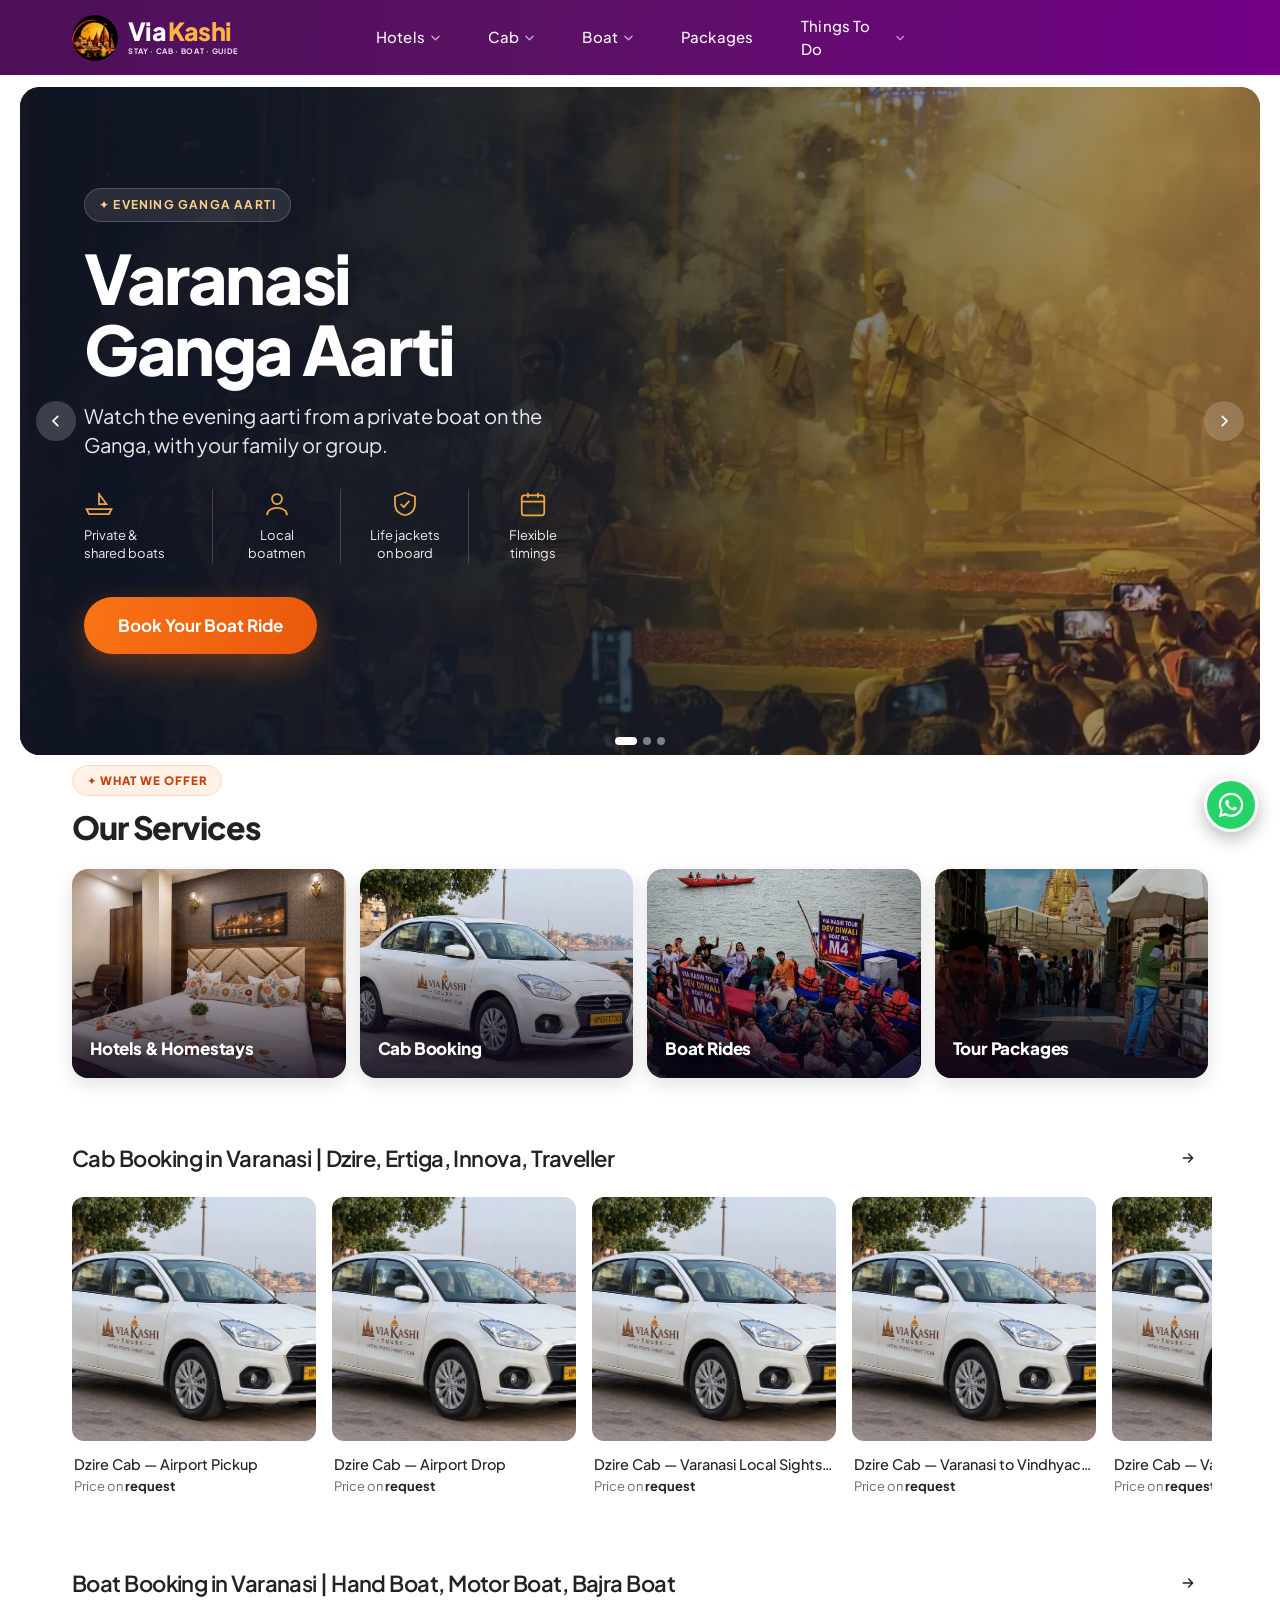
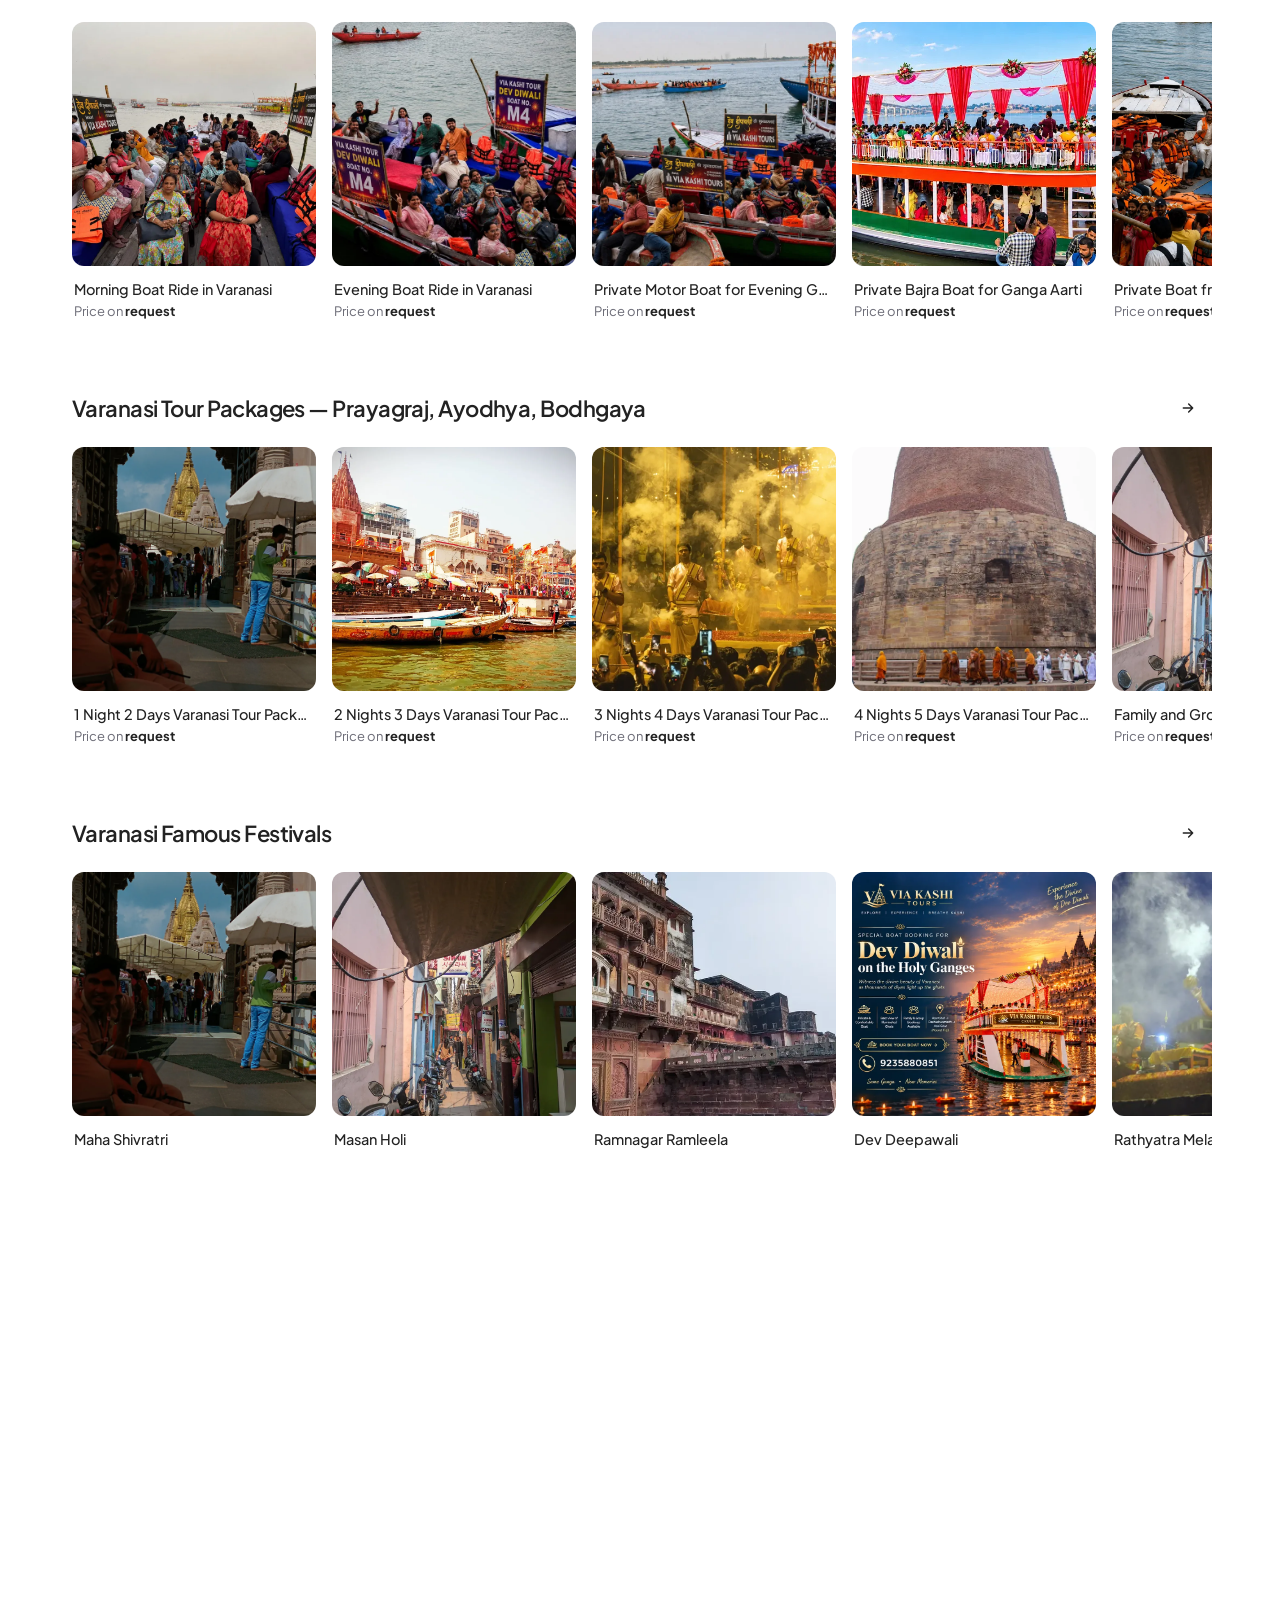
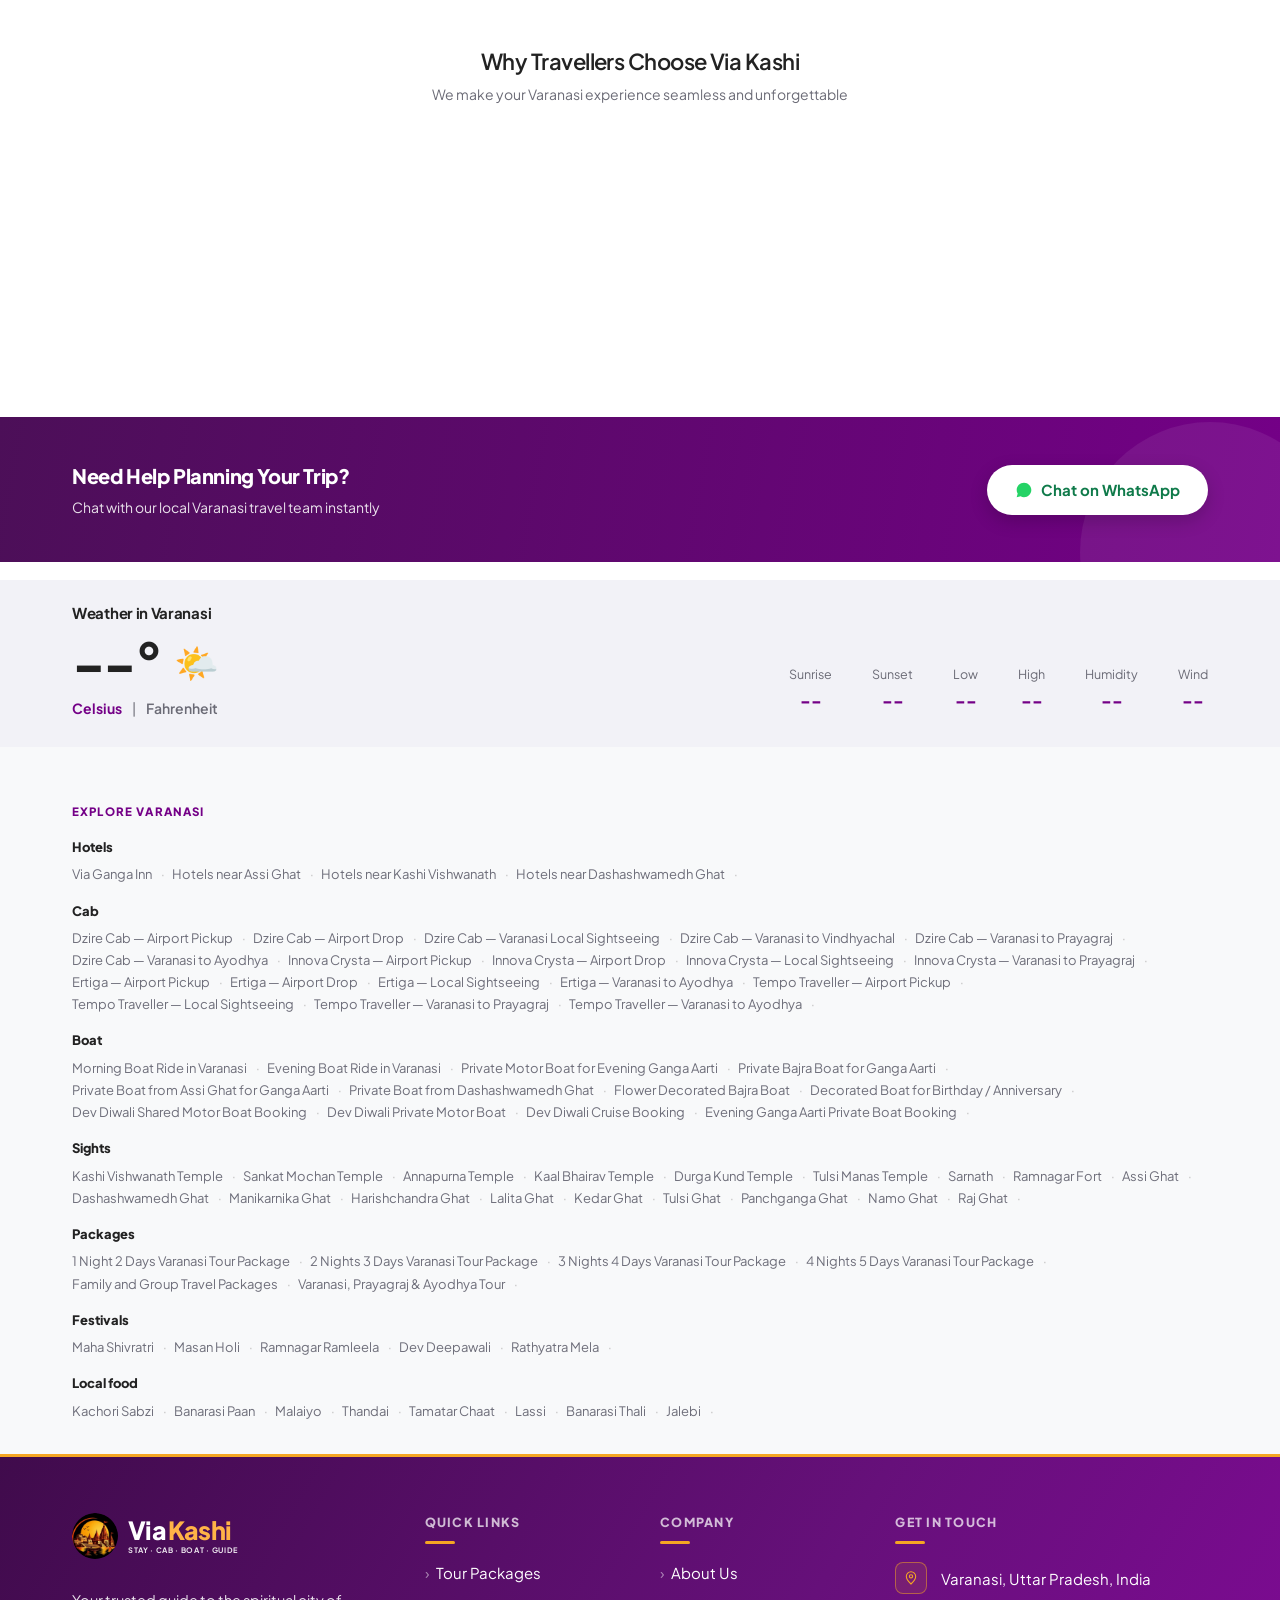
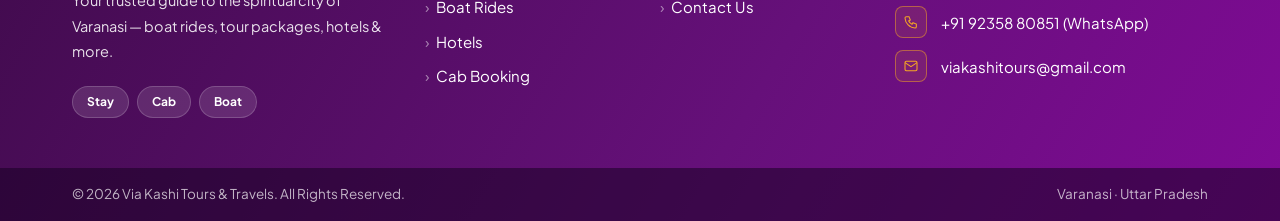
==== index.html @ 06ee28a8 "Phase-1, Home page" ====
<!doctype html>
<html lang="en">
<head>
<meta charset="utf-8">
<meta name="viewport" content="width=device-width,initial-scale=1">
<title>Via Kashi Tours & Travels | Boat Rides, Cabs, Hotels & Tour Packages in Varanasi</title>
<meta name="description" content="Via Kashi Tours & Travels — book Ganga boat rides, cabs, hotels and tour packages in Varanasi, with trips to Prayagraj and Ayodhya. Enquire on WhatsApp.">
<meta name="theme-color" content="#4c0f58">
<link rel="icon" href="images/logo-mark.png">
<link rel="preload" href="fonts/plus-jakarta-sans-500.ttf" as="font" type="font/ttf" crossorigin>
<link rel="stylesheet" href="css/style.css">
</head>
<body>
<a class="sr" href="#main">Skip to content</a>
<div data-slot="header"></div>

<main id="main">
  <section class="hero" aria-roledescription="carousel" aria-label="Featured experiences" id="hero">
    <div class="hero__slide on">
      <div class="hero__bg" style="background-image:url(images/ganga-aarti-evening.webp)"></div>
      <div class="hero__in">
        <span class="hero__badge">✦ Evening Ganga Aarti</span>
        <h2>Varanasi<br>Ganga Aarti</h2>
        <p class="lead">Watch the evening aarti from a private boat on the Ganga, with your family or group.</p>
        <ul class="hero__feat" aria-hidden="true">
          <li><svg width="30" height="30" viewBox="0 0 24 24" fill="none" stroke="currentColor" stroke-width="1.4"><path d="M2 16l2 4h16l2-4zM12 3v10M12 4l6 8h-6"/></svg>Private &amp;<br>shared boats</li>
          <li><svg width="30" height="30" viewBox="0 0 24 24" fill="none" stroke="currentColor" stroke-width="1.4"><circle cx="12" cy="8" r="4"/><path d="M4 21c0-4 4-6 8-6s8 2 8 6"/></svg>Local<br>boatmen</li>
          <li><svg width="30" height="30" viewBox="0 0 24 24" fill="none" stroke="currentColor" stroke-width="1.4"><path d="M12 3l8 3v6c0 5-3.500 8-8 9-4.500-1-8-4-8-9V6z"/><path d="M8.500 12l2.500 2.500 4.500-5"/></svg>Life jackets<br>on board</li>
          <li><svg width="30" height="30" viewBox="0 0 24 24" fill="none" stroke="currentColor" stroke-width="1.4"><rect x="3" y="5" width="18" height="16" rx="2"/><path d="M3 10h18M8 3v4M16 3v4"/></svg>Flexible<br>timings</li>
        </ul>
        <a class="hero__cta" href="boat.html">Book Your Boat Ride</a>
      </div>
    </div>
    <div class="hero__slide">
      <div class="hero__bg" style="background-image:url(images/prayagraj-sangam.webp)"></div>
      <div class="hero__in">
        <span class="hero__badge">✦ Spiritual Triangle</span>
        <h2>Kashi, Prayagraj,<br>Ayodhya<em>Spiritual Triangle Package</em></h2>
        <p class="lead">Embark on a divine journey across three of India's most sacred cities.</p>
        <ul class="hero__feat" aria-hidden="true">
          <li><svg width="30" height="30" viewBox="0 0 24 24" fill="none" stroke="currentColor" stroke-width="1.4"><path d="M12 21s7-6.200 7-11.500A7 7 0 0 0 5 9.500C5 14.800 12 21 12 21z"/><circle cx="12" cy="9.500" r="2.500"/></svg>Sacred<br>destinations</li>
          <li><svg width="30" height="30" viewBox="0 0 24 24" fill="none" stroke="currentColor" stroke-width="1.4"><path d="M5 17h14M3 13l2-6h14l2 6v4H3z"/></svg>Cab<br>included</li>
          <li><svg width="30" height="30" viewBox="0 0 24 24" fill="none" stroke="currentColor" stroke-width="1.4"><path d="M3 20V8M3 14h18v6M21 14v-2a3 3 0 0 0-3-3h-7v5"/></svg>Hotel<br>stays</li>
          <li><svg width="30" height="30" viewBox="0 0 24 24" fill="none" stroke="currentColor" stroke-width="1.4"><rect x="3" y="5" width="18" height="16" rx="2"/><path d="M3 10h18M8 3v4M16 3v4"/></svg>Customisable<br>plans</li>
        </ul>
        <a class="hero__cta" href="packages.html">Book Your Divine Journey</a>
      </div>
    </div>
    <div class="hero__slide">
      <div class="hero__bg" style="background-image:url(images/boat-cruise-flower.webp);background-position:center 30%"></div>
      <div class="hero__in">
        <span class="hero__badge">✦ Celebrate on the Ganga</span>
        <h2>Surprise Event<br>on a Boat</h2>
        <p class="lead">Birthdays, anniversaries and proposals — a decorated boat on the river makes it unforgettable.</p>
        <ul class="hero__feat" aria-hidden="true">
          <li><svg width="30" height="30" viewBox="0 0 24 24" fill="none" stroke="currentColor" stroke-width="1.4"><path d="M12 21l-8-8a5 5 0 0 1 8-6 5 5 0 0 1 8 6z"/></svg>Flower<br>decoration</li>
          <li><svg width="30" height="30" viewBox="0 0 24 24" fill="none" stroke="currentColor" stroke-width="1.4"><path d="M2 16l2 4h16l2-4zM12 3v10M12 4l6 8h-6"/></svg>Bajra &amp;<br>motor boats</li>
          <li><svg width="30" height="30" viewBox="0 0 24 24" fill="none" stroke="currentColor" stroke-width="1.4"><circle cx="12" cy="12" r="4"/><path d="M12 2v3M12 19v3M2 12h3M19 12h3"/></svg>Lighting<br>setup</li>
          <li><svg width="30" height="30" viewBox="0 0 24 24" fill="none" stroke="currentColor" stroke-width="1.4"><rect x="3" y="5" width="18" height="16" rx="2"/><path d="M3 10h18M8 3v4M16 3v4"/></svg>Plan with<br>our team</li>
        </ul>
        <a class="hero__cta" href="boat.html#event">Plan Your Surprise</a>
      </div>
    </div>
    <button class="hero__arrow hero__arrow--l" aria-label="Previous slide"><svg width="14" height="14" viewBox="0 0 24 24" fill="none" stroke="currentColor" stroke-width="3" stroke-linecap="round"><path d="M15 4l-8 8 8 8"/></svg></button>
    <button class="hero__arrow hero__arrow--r" aria-label="Next slide"><svg width="14" height="14" viewBox="0 0 24 24" fill="none" stroke="currentColor" stroke-width="3" stroke-linecap="round"><path d="M9 4l8 8-8 8"/></svg></button>
    <div class="hero__dots" role="tablist" aria-label="Choose slide"></div>
  </section>

  <section class="svc container" aria-labelledby="svcT">
    <span class="pill">✦ What we offer</span>
    <h2 id="svcT">Our Services</h2>
    <div class="svc__grid">
      <a class="svc__tile" href="hotels.html"><img src="images/hotel-room-double-1.webp" alt=""><span>Hotels &amp; Homestays</span></a>
      <a class="svc__tile" href="cab.html"><img src="images/cab-dzire.webp" alt=""><span>Cab Booking</span></a>
      <a class="svc__tile" href="boat.html"><img src="images/boat-m4.webp" alt=""><span>Boat Rides</span></a>
      <a class="svc__tile" href="packages.html"><img src="images/kvt-spire-gate.webp" alt=""><span>Tour Packages</span></a>
    </div>
  </section>

  <section class="row-sec container" data-row="cab" data-title="Cab Booking in Varanasi | Dzire, Ertiga, Innova, Traveller" data-href="cab.html"></section>
  <section class="row-sec container" data-row="boat" data-title="Boat Booking in Varanasi | Hand Boat, Motor Boat, Bajra Boat" data-href="boat.html"></section>
  <section class="row-sec container" data-row="packages" data-title="Varanasi Tour Packages — Prayagraj, Ayodhya, Bodhgaya" data-href="packages.html"></section>
  <section class="row-sec container" data-row="festivals" data-title="Varanasi Famous Festivals" data-href="things-to-do.html#festivals" data-noprice="1"></section>
  <section class="row-sec container" data-row="popular" data-title="Popular Packages" data-href="packages.html" data-lg="1"></section>

  <section class="why" aria-labelledby="whyT"><div class="container">
    <h2 id="whyT">Why Travellers Choose Via Kashi</h2>
    <p>We make your Varanasi experience seamless and unforgettable</p>
    <div class="why__grid">
      <div class="why__c" style="--c:#f97316"><div class="why__ic"><svg width="38" height="38" viewBox="0 0 24 24" fill="none" stroke="currentColor" stroke-width="1.5" stroke-linejoin="round"><path d="M12 3l8 3v6c0 5-3.500 8-8 9-4.500-1-8-4-8-9V6z"/><path d="M8.500 12l2.500 2.500 4.500-5"/></svg></div><h3>Local Varanasi Team</h3><p>Boats, cabs and stays are arranged by our own team based in Varanasi, who know the ghats and the city well.</p></div>
      <div class="why__c" style="--c:#7c3aed"><div class="why__ic"><svg width="38" height="38" viewBox="0 0 24 24" fill="none" stroke="currentColor" stroke-width="1.5" stroke-linejoin="round"><path d="M4 5h16v11H9l-5 4z"/><path d="M8 10h.01M12 10h.01M16 10h.01"/></svg></div><h3>Support on WhatsApp</h3><p>Message us before, during and after your trip — we reply on WhatsApp to help with plans and changes.</p></div>
      <div class="why__c" style="--c:#059669"><div class="why__ic"><svg width="38" height="38" viewBox="0 0 24 24" fill="none" stroke="currentColor" stroke-width="1.5" stroke-linejoin="round"><path d="M13 2L4 14h7l-1 8 9-12h-7z"/></svg></div><h3>Simple Enquiry</h3><p>Tell us your dates and group size in a quick message and we will come back with options and rates.</p></div>
    </div>
  </div></section>

  <section class="strip"><div class="container strip__in">
    <div><h2>Need Help Planning Your Trip?</h2><p>Chat with our local Varanasi travel team instantly</p></div>
    <a class="btn btn--white" id="stripWa" href="#" target="_blank" rel="noopener"><svg width="18" height="18" viewBox="0 0 32 32" aria-hidden="true"><path fill="#25d366" d="M16 3C8.8 3 3 8.7 3 15.8c0 2.3.6 4.5 1.8 6.4L3 29l7-1.8a13 13 0 0 0 6 1.5c7.2 0 13-5.700 13-12.800S23.200 3 16 3z"/></svg>Chat on WhatsApp</a>
  </div></section>

  <section class="weather" aria-label="Varanasi weather"><div class="container weather__in">
    <div>
      <h3>Weather in Varanasi</h3>
      <div class="weather__t"><b id="wTemp">--°</b><span id="wIcon" aria-hidden="true">🌤️</span></div>
      <div class="weather__u"><button class="on" data-u="c">Celsius</button><span>|</span><button data-u="f">Fahrenheit</button></div>
    </div>
    <div class="weather__s">
      <div><small>Sunrise</small><b id="wSr">--</b></div><div><small>Sunset</small><b id="wSs">--</b></div>
      <div><small>Low</small><b id="wLo">--</b></div><div><small>High</small><b id="wHi">--</b></div>
      <div><small>Humidity</small><b id="wHu">--</b></div><div><small>Wind</small><b id="wWi">--</b></div>
    </div>
  </div></section>

  <section class="explore" aria-labelledby="expT"><div class="container" id="explore">
    <span class="lab" id="expT">Explore Varanasi</span>
  </div></section>
</main>

<div data-slot="footer"></div>
<script src="js/config.js"></script>
<script src="js/data.js"></script>
<script src="js/layout.js"></script>
<script src="js/main.js"></script>
</body>
</html>
---- css/style.css ----
/* Via Kashi Tours & Travels — main site stylesheet */
@font-face{font-family:'Plus Jakarta Sans';font-weight:400;font-display:swap;src:url(../fonts/plus-jakarta-sans-400.ttf) format('truetype')}
@font-face{font-family:'Plus Jakarta Sans';font-weight:500;font-display:swap;src:url(../fonts/plus-jakarta-sans-500.ttf) format('truetype')}
@font-face{font-family:'Plus Jakarta Sans';font-weight:600;font-display:swap;src:url(../fonts/plus-jakarta-sans-600.ttf) format('truetype')}
@font-face{font-family:'Plus Jakarta Sans';font-weight:700;font-display:swap;src:url(../fonts/plus-jakarta-sans-700.ttf) format('truetype')}
@font-face{font-family:'Plus Jakarta Sans';font-weight:800;font-display:swap;src:url(../fonts/plus-jakarta-sans-800.ttf) format('truetype')}

:root{
  --purple-d:#4c0f58; --purple:#740087; --purple-m:#591262; --orange:#f97316; --ink:#222; --muted:#6b6b76;
  --line:#e5e5ea; --soft:#f8f9fa; --gutter:72px; --head-h:75px;
}
*,*::before,*::after{box-sizing:border-box}
html{scroll-behavior:smooth;-webkit-text-size-adjust:100%}
body{margin:0;font-family:'Plus Jakarta Sans',system-ui,sans-serif;font-size:15px;line-height:1.5;color:var(--ink);background:#fff;overflow-x:hidden}
img{max-width:100%;display:block}
a{color:inherit;text-decoration:none}
ul{list-style:none;margin:0;padding:0}
h1,h2,h3,h4,p{margin:0}
button{font:inherit;cursor:pointer}
.container{width:min(1296px,100% - var(--gutter)*2);margin-inline:auto}
.noscroll{overflow:hidden}
.sr{position:absolute;width:1px;height:1px;overflow:hidden;clip:rect(0 0 0 0)}
:focus-visible{outline:3px solid #f5a623;outline-offset:2px}

/* ---------- header ---------- */
.site-header{position:sticky;top:0;z-index:50;height:var(--head-h);background:linear-gradient(100deg,var(--purple-d),var(--purple-m) 40%,var(--purple));color:#fff;transition:box-shadow .25s}
.site-header.stuck{box-shadow:0 4px 18px rgba(30,0,40,.35)}
.site-header__in{width:min(1296px,100% - var(--gutter)*2);height:100%;margin-inline:auto;display:flex;align-items:center;justify-content:space-between;position:relative}
.logo{display:inline-flex;align-items:center;gap:10px}
.logo img{border-radius:50%;width:46px;height:46px}
.logo__txt{display:flex;flex-direction:column;line-height:1}
.logo__txt b{font-weight:800;font-size:25px;letter-spacing:-.03em;color:#fff}
.logo__txt b i{font-style:normal;color:#ffb347;margin-left:2px}
.logo__txt small{font-size:7.5px;font-weight:700;letter-spacing:.09em;text-transform:uppercase;margin-top:4px;opacity:.9}
.desk-nav{position:absolute;left:50%;top:0;transform:translateX(-50%);height:100%}
.desk-nav>ul{display:flex;height:100%;gap:8px}
.desk-nav>ul>li{position:relative;display:flex;align-items:center}
.desk-nav>ul>li>a{display:flex;align-items:center;gap:6px;padding:0 20px;height:100%;font-size:15px;font-weight:500;letter-spacing:.01em;opacity:.95;transition:opacity .2s,color .2s}
.desk-nav>ul>li>a:hover,.desk-nav>ul>li>a.on{opacity:1;color:#ffcf87}
.chev{opacity:.7;transition:transform .2s}
.has-sub:hover .chev{transform:rotate(180deg)}
.sub{position:absolute;top:calc(100% - 6px);left:50%;min-width:220px;transform:translate(-50%,8px);background:#fff;color:var(--ink);border-radius:12px;padding:8px;box-shadow:0 14px 40px rgba(40,0,55,.25);opacity:0;visibility:hidden;transition:.2s}
.has-sub:hover .sub,.has-sub:focus-within .sub{opacity:1;visibility:visible;transform:translate(-50%,0)}
.sub a{display:block;padding:10px 14px;border-radius:8px;font-size:14px;font-weight:500}
.sub a:hover{background:#f6edf8;color:var(--purple)}
.burger{display:none;width:42px;height:42px;background:none;border:0;padding:0;flex-direction:column;justify-content:center;align-items:center;gap:5px}
.burger span{width:22px;height:2px;background:#fff;border-radius:2px}

/* drawer */
.drawer-bg{position:fixed;inset:0;background:rgba(10,0,20,.55);opacity:0;visibility:hidden;transition:.25s;z-index:80}
.drawer{position:fixed;top:0;right:0;bottom:0;width:min(320px,86vw);background:#fff;z-index:90;transform:translateX(100%);transition:transform .3s;display:flex;flex-direction:column;padding:16px 20px 24px;overflow:auto}
.drawer.open{transform:none}.drawer-bg.open{opacity:1;visibility:visible}
.drawer__top{display:flex;justify-content:space-between;align-items:center;background:linear-gradient(100deg,var(--purple-d),var(--purple));margin:-16px -20px 12px;padding:14px 20px}
.drawer__x{background:none;border:0;color:#fff;font-size:32px;line-height:1}
.drawer nav a{display:block;padding:14px 4px;border-bottom:1px solid var(--line);font-weight:600}
.drawer__wa{margin-top:auto}

/* buttons */
.btn{display:inline-flex;align-items:center;justify-content:center;gap:8px;border-radius:999px;font-weight:700;padding:13px 26px;border:0;text-align:center}
.btn--wa{background:#25d366;color:#fff;margin-top:18px}
.btn--white{background:#fff;color:#0f7a4a}

/* ---------- hero ---------- */
.hero{position:relative;margin:12px 20px 0;height:668px;border-radius:20px;overflow:hidden;background:#111827;color:#fff;isolation:isolate}
.hero__slide{position:absolute;inset:0;opacity:0;visibility:hidden;transition:opacity .8s ease,visibility .8s}
.hero__slide.on{opacity:1;visibility:visible}
.hero__bg{position:absolute;inset:0;background-size:cover;background-position:center right;z-index:-2}
.hero__slide::before{content:'';position:absolute;inset:0;z-index:-1;background:linear-gradient(90deg,rgba(14,19,35,.97) 0%,rgba(17,24,39,.92) 38%,rgba(17,24,39,.55) 68%,rgba(30,10,60,.35) 100%)}
.hero__in{height:100%;display:flex;flex-direction:column;justify-content:center;padding:0 52px 0 64px;max-width:900px}
.hero__badge{align-self:flex-start;display:inline-flex;gap:8px;align-items:center;font-size:12px;font-weight:700;letter-spacing:.1em;text-transform:uppercase;color:#ffcf87;background:rgba(255,255,255,.1);border:1px solid rgba(255,255,255,.18);padding:7px 14px;border-radius:999px;margin-bottom:20px}
.hero h2{font-size:clamp(40px,5.6vw,68px);font-weight:800;letter-spacing:-.035em;line-height:1.04}
.hero h2 em{display:block;font-style:normal;color:#ffb347;font-size:.62em;margin-top:8px}
.hero p.lead{font-size:20px;line-height:1.45;margin-top:18px;max-width:520px;opacity:.9}
.hero__feat{display:flex;gap:0;margin-top:30px}
.hero__feat li{padding:0 22px;border-left:1px solid rgba(255,255,255,.2);font-size:13px;line-height:1.35;text-align:center;opacity:.92;min-width:128px}
.hero__feat li:first-child{border-left:0;padding-left:0;text-align:left}
.hero__feat svg{display:block;margin:0 auto 8px;color:#ffb347}.hero__feat li:first-child svg{margin-left:0}
.hero__cta{align-self:flex-start;margin-top:34px;background:linear-gradient(100deg,#f97316,#ea580c);color:#fff;padding:16px 34px;border-radius:999px;font-weight:700;font-size:17px;box-shadow:0 10px 30px rgba(249,115,22,.35);transition:transform .2s,box-shadow .2s}
.hero__cta:hover{transform:translateY(-2px);box-shadow:0 14px 34px rgba(249,115,22,.5)}
.hero__trust{display:flex;align-items:center;gap:16px;margin-top:30px;font-size:13px;opacity:.85}
.hero__trust b{font-size:22px;letter-spacing:-.03em}.hero__trust i{width:1px;height:26px;background:rgba(255,255,255,.3)}
.hero__arrow{position:absolute;top:50%;transform:translateY(-50%);width:40px;height:40px;border-radius:50%;border:0;background:rgba(255,255,255,.18);backdrop-filter:blur(6px);color:#fff;display:grid;place-items:center;z-index:3;transition:background .2s}
.hero__arrow:hover{background:rgba(255,255,255,.34)}.hero__arrow--l{left:16px}.hero__arrow--r{right:16px}
.hero__dots{position:absolute;bottom:10px;left:50%;transform:translateX(-50%);display:flex;gap:6px;z-index:3}
.hero__dots button{width:8px;height:8px;border-radius:99px;border:0;padding:0;background:rgba(255,255,255,.45);transition:.3s}
.hero__dots button.on{width:22px;background:#fff}

/* ---------- services ---------- */
.svc{padding:10px 0 0}
.pill{display:inline-flex;align-items:center;gap:6px;background:#fff1e6;border:1px solid #ffd9bf;color:#c2410c;font-size:11.5px;font-weight:800;letter-spacing:.08em;text-transform:uppercase;padding:6px 14px;border-radius:999px}
.svc h2{font-size:32px;font-weight:800;letter-spacing:-.035em;margin:12px 0 22px;line-height:1.2}
.svc__grid{display:grid;grid-template-columns:repeat(4,1fr);gap:14px}
.svc__tile{position:relative;height:209px;border-radius:16px;overflow:hidden;color:#fff;display:flex;align-items:flex-end;padding:16px 18px;isolation:isolate;box-shadow:0 6px 18px rgba(20,10,40,.12)}
.svc__tile img{position:absolute;inset:0;width:100%;height:100%;object-fit:cover;z-index:-2;transition:transform .5s}
.svc__tile::after{content:'';position:absolute;inset:0;z-index:-1;background:linear-gradient(180deg,rgba(0,0,0,0) 35%,rgba(10,5,25,.82))}
.svc__tile:hover img{transform:scale(1.06)}
.svc__tile span{font-weight:800;font-size:17px;letter-spacing:-.01em;text-shadow:0 1px 6px rgba(0,0,0,.4)}

/* ---------- listing rows ---------- */
.row-sec{padding-top:64px}
.row-sec__head{display:flex;justify-content:space-between;align-items:center}
.row-sec__head h2{font-size:22px;font-weight:600;letter-spacing:-.025em;color:var(--ink)}
.row-sec__head a{display:grid;place-items:center;width:32px;height:32px;border-radius:50%;transition:background .2s,transform .2s;margin-right:4px}
.row-sec__head a:hover{background:#f1e6f4;transform:translateX(3px)}
.rail{display:flex;gap:16px;margin:22px -4px 0;padding:0 4px 6px;overflow-x:auto;scroll-snap-type:x proximity;scroll-padding-left:4px;scrollbar-width:none}
.rail::-webkit-scrollbar{display:none}
.card{flex:0 0 244px;width:244px;min-width:0;scroll-snap-align:start;display:block}
.card__img{aspect-ratio:1;border-radius:12px;overflow:hidden;background:#f0f0f0}
.card__img img{width:100%;height:100%;object-fit:cover;transition:transform .45s}
.card:hover .card__img img{transform:scale(1.05)}
.card h3{font-size:14.5px;font-weight:500;line-height:1.35;margin:14px 2px 0;white-space:nowrap;overflow:hidden;text-overflow:ellipsis}
.card p{font-size:13px;color:var(--muted);margin:3px 2px 0}.card p b{color:var(--ink);font-weight:700}
.rail--lg .card{flex-basis:308px;width:308px}
.rail--lg .card__img{aspect-ratio:4/3}

/* ---------- why ---------- */
.why{padding:78px 0 56px;text-align:center}
.why h2{font-size:22px;font-weight:600;letter-spacing:-.025em}
.why>.container>p{color:var(--muted);margin-top:6px;font-size:14px}
.why__grid{display:grid;grid-template-columns:repeat(3,1fr);gap:20px;margin-top:38px}
.why__c{border:1px solid var(--line);border-top:3px solid var(--c);border-radius:16px;padding:28px 28px 30px;text-align:center;background:#fff;transition:transform .25s,box-shadow .25s}
.why__c:hover{transform:translateY(-4px);box-shadow:0 14px 34px rgba(30,10,50,.1)}
.why__ic{display:grid;place-items:center;height:44px;margin-bottom:10px;color:var(--c)}
.why__c h3{font-size:16.5px;font-weight:800;letter-spacing:-.02em}
.why__c p{font-size:14px;color:var(--muted);margin-top:10px;line-height:1.6}

/* ---------- cta strip ---------- */
.strip{background:linear-gradient(100deg,var(--purple-d),var(--purple));color:#fff;position:relative;overflow:hidden}
.strip::after{content:'';position:absolute;right:-60px;bottom:-120px;width:260px;height:260px;border-radius:50%;background:rgba(255,255,255,.07)}
.strip__in{display:flex;justify-content:space-between;align-items:center;gap:20px;padding:44px 0;position:relative;z-index:1}
.strip h2{font-size:20px;font-weight:800;letter-spacing:-.02em}.strip p{font-size:14px;opacity:.88;margin-top:6px}
.strip .btn{margin:0;padding:14px 28px;font-size:15px;box-shadow:0 6px 18px rgba(0,0,0,.18)}

/* ---------- weather ---------- */
.weather{background:#f2f2f7;margin-top:18px;padding:22px 0 40px}
.weather__in{display:flex;justify-content:space-between;align-items:flex-end;gap:24px;flex-wrap:wrap}
.weather h3{font-size:15px;font-weight:700;letter-spacing:-.02em}
.weather__t{display:flex;align-items:center;gap:12px;font-size:56px;font-weight:800;letter-spacing:-.05em;line-height:1.1;margin-top:6px}
.weather__t span{font-size:36px}
.weather__u{display:flex;gap:10px;font-size:14px;margin-top:6px;color:var(--muted)}
.weather__u button{background:none;border:0;padding:0;color:var(--muted);font-weight:600}
.weather__u button.on{color:var(--purple);font-weight:700}
.weather__s{display:flex;gap:40px;text-align:center;margin-bottom:6px}
.weather__s small{display:block;font-size:12.5px;color:var(--muted)}
.weather__s b{display:block;font-size:17px;color:var(--purple);font-weight:800;margin-top:4px}

/* ---------- explore ---------- */
.explore{background:var(--soft);padding:52px 0 32px;margin-top:-12px;position:relative}
.explore .lab{font-size:11.5px;font-weight:800;color:var(--purple);letter-spacing:.1em;text-transform:uppercase}
.explore__g{margin-top:16px}
.explore__g h3{font-size:13px;font-weight:800;margin-bottom:6px}
.explore__g p{font-size:13px;line-height:1.7;color:#6e6e7a;display:flex;flex-wrap:wrap}
.explore__g a{padding-right:20px;position:relative}.explore__g a::after{content:'·';position:absolute;right:7px;color:#bbb}
.explore__g a:hover{color:var(--purple)}

/* ---------- footer ---------- */
.footer{background:linear-gradient(120deg,#400b4c,#66107a 60%,#7f0a95);border-top:3px solid #f5a623;color:#fff;margin-top:0}
.footer__grid{display:grid;grid-template-columns:1.6fr 1fr 1fr 1.6fr;gap:40px;padding:56px 0 50px}
.footer__brand p{margin-top:24px;font-size:14.5px;line-height:1.75;max-width:310px;color:rgba(255,255,255,.88)}
.chips{display:flex;gap:8px;margin-top:22px}
.chips span{background:rgba(255,255,255,.12);border:1px solid rgba(255,255,255,.18);padding:6px 14px;border-radius:999px;font-size:12px;font-weight:700}
.social{display:flex;gap:10px;margin-top:22px}
.social a{width:36px;height:36px;border-radius:9px;border:1px solid rgba(255,255,255,.22);display:grid;place-items:center;background:rgba(255,255,255,.07)}
.footer h4{font-size:12.5px;font-weight:800;letter-spacing:.1em;text-transform:uppercase;color:rgba(255,255,255,.72);padding-bottom:12px;position:relative;margin-bottom:18px}
.footer h4::after{content:'';position:absolute;left:0;bottom:0;width:30px;height:3px;border-radius:3px;background:#f5a623}
.footer ul li{margin-bottom:12px;font-size:15px}
.footer ul:not(.contact) a::before{content:'›';margin-right:6px;opacity:.5}
.footer a:hover{color:#ffcf87}
.contact li{display:flex;gap:14px;align-items:flex-start;font-size:14px;line-height:1.55;margin-bottom:16px}
.ci{flex:0 0 32px;height:32px;border-radius:8px;border:1px solid rgba(245,166,35,.5);background:rgba(245,166,35,.1);display:grid;place-items:center;color:#f5a623}
.contact li>span:last-child,.contact li>a{padding-top:5px}
.footer__bar{background:rgba(25,0,35,.55);padding:16px 0;font-size:13.5px;color:rgba(255,255,255,.7)}
.footer__bar .container{display:flex;justify-content:space-between;gap:12px;flex-wrap:wrap}

/* ---------- floating + tabbar ---------- */
.wa-float{position:fixed;right:22px;bottom:68px;width:54px;height:54px;border-radius:50%;background:#25d366;color:#fff;display:grid;place-items:center;z-index:40;box-shadow:0 6px 18px rgba(0,0,0,.28);border:3px solid #fff;transition:transform .2s}
.wa-float:hover{transform:scale(1.08)}
.tabbar{display:none}

/* reveal */
.rv{opacity:0;transform:translateY(18px);transition:opacity .6s,transform .6s}.rv.in{opacity:1;transform:none}
@media (prefers-reduced-motion:reduce){*{transition:none!important;animation:none!important;scroll-behavior:auto!important}.rv{opacity:1;transform:none}}

/* ---------- responsive ---------- */
@media (max-width:1180px){.desk-nav>ul>li>a{padding:0 12px}.footer__grid{grid-template-columns:1fr 1fr}}
@media (max-width:960px){
  :root{--gutter:16px;--head-h:62px}
  .desk-nav{display:none}.burger{display:flex}
  .logo img{width:38px;height:38px}.logo__txt b{font-size:21px}
  .hero{margin:8px 10px 0;height:520px;border-radius:16px}
  .hero__in{padding:0 22px}.hero__feat{display:none}.hero p.lead{font-size:16px}
  .hero__arrow{display:none}.hero__trust{display:none}
  .svc__grid{grid-template-columns:repeat(2,1fr)}.svc__tile{height:150px}.svc h2{font-size:24px}
  .row-sec{padding-top:40px}.row-sec__head h2{font-size:17px;line-height:1.3;padding-right:12px}
  .card,.rail--lg .card{flex-basis:168px;width:168px}.rail{gap:12px}
  .why__grid{grid-template-columns:1fr}.why{padding:48px 0 36px}
  .strip__in{flex-direction:column;align-items:flex-start;padding:30px 0}
  .weather__s{gap:18px;flex-wrap:wrap}
  .footer__grid{grid-template-columns:1fr;gap:28px;padding:40px 0 30px}
  .footer{padding-bottom:64px}
  .tabbar{display:grid;grid-template-columns:repeat(5,1fr);position:fixed;left:0;right:0;bottom:0;height:60px;background:#fff;border-top:1px solid var(--line);z-index:60;box-shadow:0 -4px 16px rgba(0,0,0,.06)}
  .tabbar a{display:flex;flex-direction:column;align-items:center;justify-content:center;gap:2px;font-size:11px;font-weight:600;color:#777}
  .tabbar a.on{color:var(--purple)}
  .wa-float{bottom:74px;right:14px;width:48px;height:48px}
}
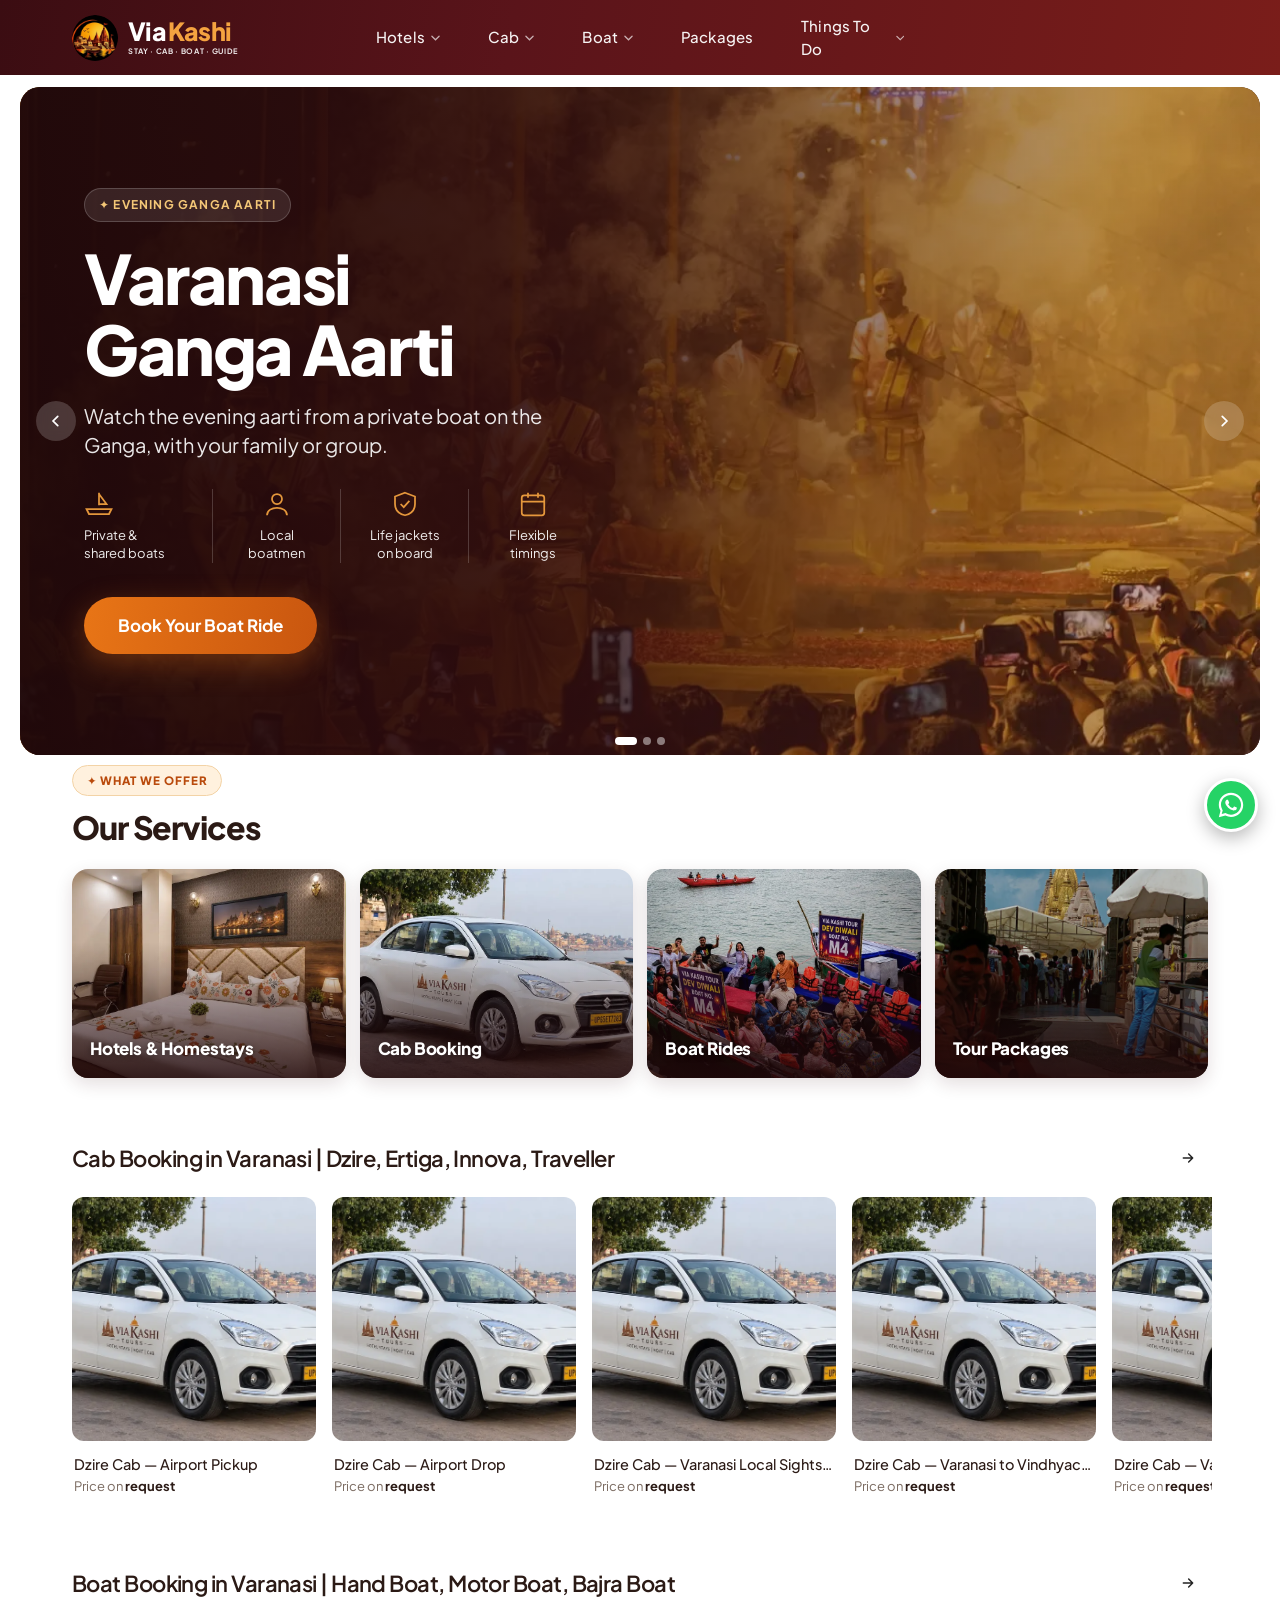
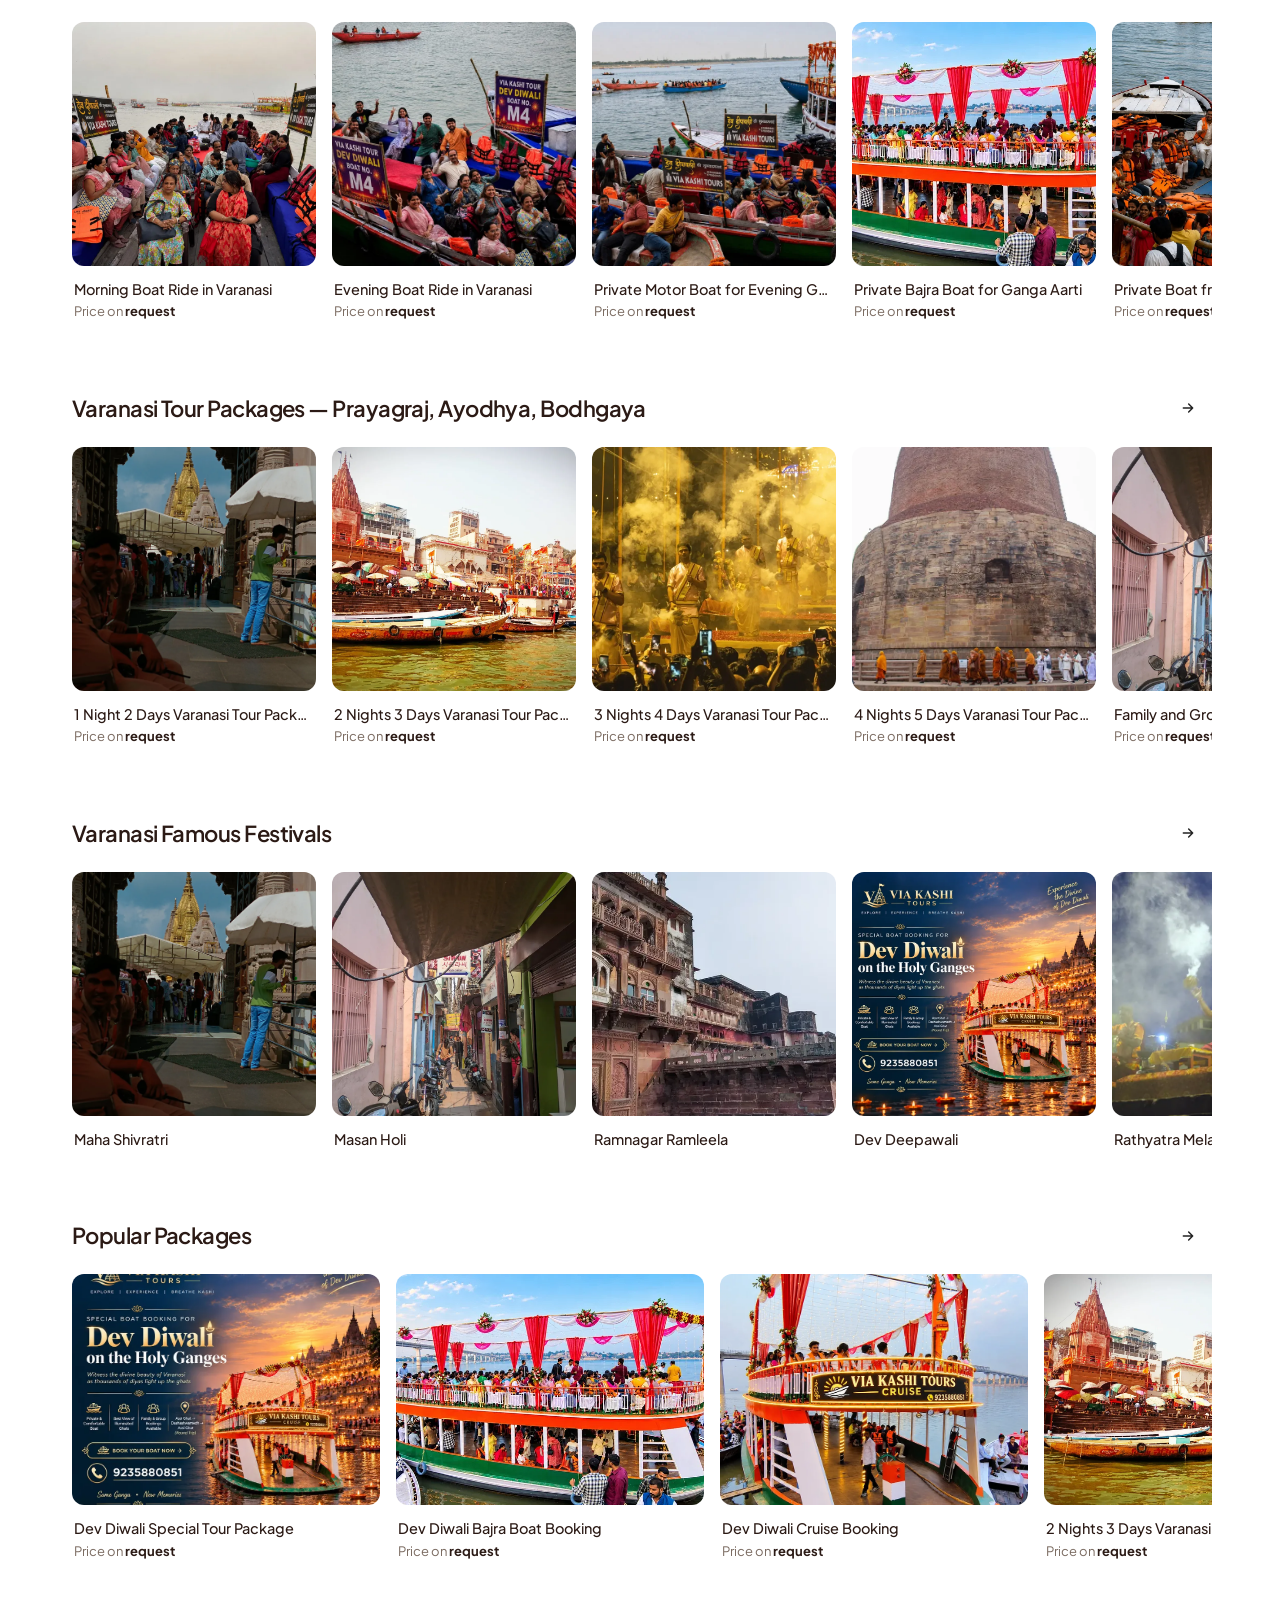
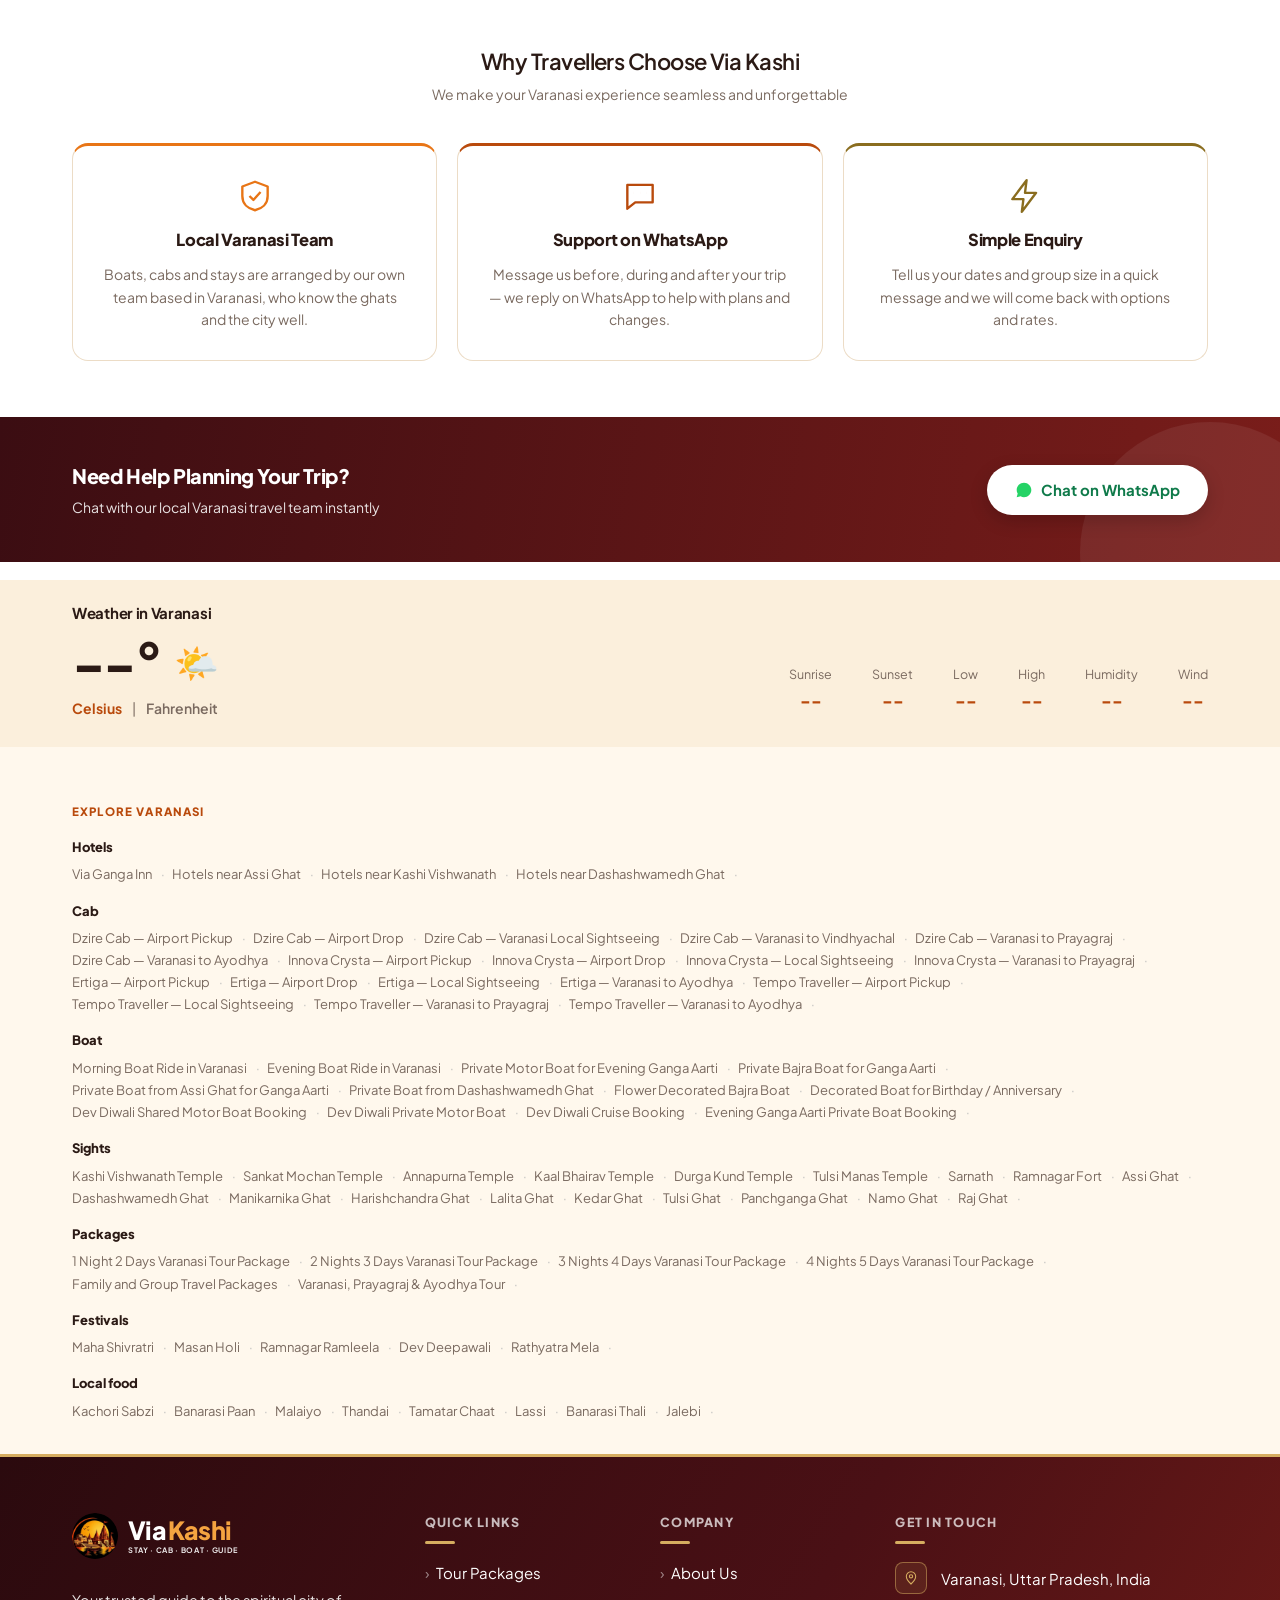
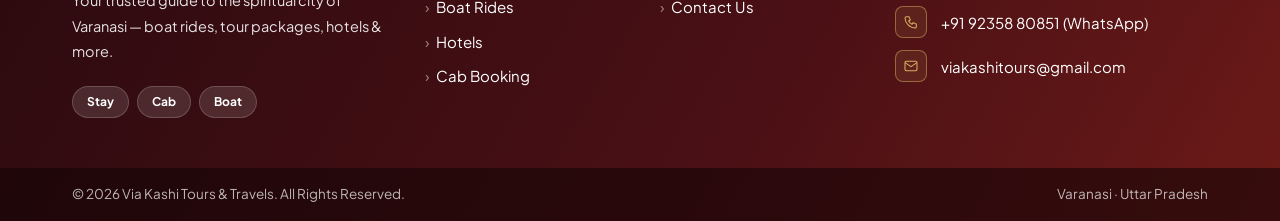
==== commit e8421ced: "feature/change the website theme" ====
--- a/index.html
+++ b/index.html
@@ -5,7 +5,7 @@
 <meta name="viewport" content="width=device-width,initial-scale=1">
 <title>Via Kashi Tours & Travels | Boat Rides, Cabs, Hotels & Tour Packages in Varanasi</title>
 <meta name="description" content="Via Kashi Tours & Travels — book Ganga boat rides, cabs, hotels and tour packages in Varanasi, with trips to Prayagraj and Ayodhya. Enquire on WhatsApp.">
-<meta name="theme-color" content="#4c0f58">
+<meta name="theme-color" content="#3b0d12">
 <link rel="icon" href="images/logo-mark.png">
 <link rel="preload" href="fonts/plus-jakarta-sans-500.ttf" as="font" type="font/ttf" crossorigin>
 <link rel="stylesheet" href="css/style.css">
@@ -87,9 +87,9 @@
     <h2 id="whyT">Why Travellers Choose Via Kashi</h2>
     <p>We make your Varanasi experience seamless and unforgettable</p>
     <div class="why__grid">
-      <div class="why__c" style="--c:#f97316"><div class="why__ic"><svg width="38" height="38" viewBox="0 0 24 24" fill="none" stroke="currentColor" stroke-width="1.5" stroke-linejoin="round"><path d="M12 3l8 3v6c0 5-3.500 8-8 9-4.500-1-8-4-8-9V6z"/><path d="M8.500 12l2.500 2.500 4.500-5"/></svg></div><h3>Local Varanasi Team</h3><p>Boats, cabs and stays are arranged by our own team based in Varanasi, who know the ghats and the city well.</p></div>
-      <div class="why__c" style="--c:#7c3aed"><div class="why__ic"><svg width="38" height="38" viewBox="0 0 24 24" fill="none" stroke="currentColor" stroke-width="1.5" stroke-linejoin="round"><path d="M4 5h16v11H9l-5 4z"/><path d="M8 10h.01M12 10h.01M16 10h.01"/></svg></div><h3>Support on WhatsApp</h3><p>Message us before, during and after your trip — we reply on WhatsApp to help with plans and changes.</p></div>
-      <div class="why__c" style="--c:#059669"><div class="why__ic"><svg width="38" height="38" viewBox="0 0 24 24" fill="none" stroke="currentColor" stroke-width="1.5" stroke-linejoin="round"><path d="M13 2L4 14h7l-1 8 9-12h-7z"/></svg></div><h3>Simple Enquiry</h3><p>Tell us your dates and group size in a quick message and we will come back with options and rates.</p></div>
+      <div class="why__c" style="--c:#e87516"><div class="why__ic"><svg width="38" height="38" viewBox="0 0 24 24" fill="none" stroke="currentColor" stroke-width="1.5" stroke-linejoin="round"><path d="M12 3l8 3v6c0 5-3.500 8-8 9-4.500-1-8-4-8-9V6z"/><path d="M8.500 12l2.500 2.500 4.500-5"/></svg></div><h3>Local Varanasi Team</h3><p>Boats, cabs and stays are arranged by our own team based in Varanasi, who know the ghats and the city well.</p></div>
+      <div class="why__c" style="--c:#b94a0c"><div class="why__ic"><svg width="38" height="38" viewBox="0 0 24 24" fill="none" stroke="currentColor" stroke-width="1.5" stroke-linejoin="round"><path d="M4 5h16v11H9l-5 4z"/><path d="M8 10h.01M12 10h.01M16 10h.01"/></svg></div><h3>Support on WhatsApp</h3><p>Message us before, during and after your trip — we reply on WhatsApp to help with plans and changes.</p></div>
+      <div class="why__c" style="--c:#8a6d1f"><div class="why__ic"><svg width="38" height="38" viewBox="0 0 24 24" fill="none" stroke="currentColor" stroke-width="1.5" stroke-linejoin="round"><path d="M13 2L4 14h7l-1 8 9-12h-7z"/></svg></div><h3>Simple Enquiry</h3><p>Tell us your dates and group size in a quick message and we will come back with options and rates.</p></div>
     </div>
   </div></section>
 
--- a/css/style.css
+++ b/css/style.css
@@ -6,8 +6,8 @@
 @font-face{font-family:'Plus Jakarta Sans';font-weight:800;font-display:swap;src:url(../fonts/plus-jakarta-sans-800.ttf) format('truetype')}
 
 :root{
-  --purple-d:#4c0f58; --purple:#740087; --purple-m:#591262; --orange:#f97316; --ink:#222; --muted:#6b6b76;
-  --line:#e5e5ea; --soft:#f8f9fa; --gutter:72px; --head-h:75px;
+  --purple-d:#3b0d12; --purple:#7a1d1a; --purple-m:#5a141a; --accent:#b94a0c; --gold:#d6ad60; --orange:#e87516; --ink:#2b1a15; --muted:#7a6a60;
+  --line:#ecdcc6; --soft:#fff8ed; --gutter:72px; --head-h:75px;
 }
 *,*::before,*::after{box-sizing:border-box}
 html{scroll-behavior:smooth;-webkit-text-size-adjust:100%}
@@ -20,34 +20,34 @@
 .container{width:min(1296px,100% - var(--gutter)*2);margin-inline:auto}
 .noscroll{overflow:hidden}
 .sr{position:absolute;width:1px;height:1px;overflow:hidden;clip:rect(0 0 0 0)}
-:focus-visible{outline:3px solid #f5a623;outline-offset:2px}
+:focus-visible{outline:3px solid #d6ad60;outline-offset:2px}
 
 /* ---------- header ---------- */
 .site-header{position:sticky;top:0;z-index:50;height:var(--head-h);background:linear-gradient(100deg,var(--purple-d),var(--purple-m) 40%,var(--purple));color:#fff;transition:box-shadow .25s}
-.site-header.stuck{box-shadow:0 4px 18px rgba(30,0,40,.35)}
+.site-header.stuck{box-shadow:0 4px 18px rgba(59,13,18,.35)}
 .site-header__in{width:min(1296px,100% - var(--gutter)*2);height:100%;margin-inline:auto;display:flex;align-items:center;justify-content:space-between;position:relative}
 .logo{display:inline-flex;align-items:center;gap:10px}
 .logo img{border-radius:50%;width:46px;height:46px}
 .logo__txt{display:flex;flex-direction:column;line-height:1}
 .logo__txt b{font-weight:800;font-size:25px;letter-spacing:-.03em;color:#fff}
-.logo__txt b i{font-style:normal;color:#ffb347;margin-left:2px}
+.logo__txt b i{font-style:normal;color:#f4a340;margin-left:2px}
 .logo__txt small{font-size:7.5px;font-weight:700;letter-spacing:.09em;text-transform:uppercase;margin-top:4px;opacity:.9}
 .desk-nav{position:absolute;left:50%;top:0;transform:translateX(-50%);height:100%}
 .desk-nav>ul{display:flex;height:100%;gap:8px}
 .desk-nav>ul>li{position:relative;display:flex;align-items:center}
 .desk-nav>ul>li>a{display:flex;align-items:center;gap:6px;padding:0 20px;height:100%;font-size:15px;font-weight:500;letter-spacing:.01em;opacity:.95;transition:opacity .2s,color .2s}
-.desk-nav>ul>li>a:hover,.desk-nav>ul>li>a.on{opacity:1;color:#ffcf87}
+.desk-nav>ul>li>a:hover,.desk-nav>ul>li>a.on{opacity:1;color:#f4c777}
 .chev{opacity:.7;transition:transform .2s}
 .has-sub:hover .chev{transform:rotate(180deg)}
-.sub{position:absolute;top:calc(100% - 6px);left:50%;min-width:220px;transform:translate(-50%,8px);background:#fff;color:var(--ink);border-radius:12px;padding:8px;box-shadow:0 14px 40px rgba(40,0,55,.25);opacity:0;visibility:hidden;transition:.2s}
+.sub{position:absolute;top:calc(100% - 6px);left:50%;min-width:220px;transform:translate(-50%,8px);background:#fff;color:var(--ink);border-radius:12px;padding:8px;box-shadow:0 14px 40px rgba(59,13,18,.25);opacity:0;visibility:hidden;transition:.2s}
 .has-sub:hover .sub,.has-sub:focus-within .sub{opacity:1;visibility:visible;transform:translate(-50%,0)}
 .sub a{display:block;padding:10px 14px;border-radius:8px;font-size:14px;font-weight:500}
-.sub a:hover{background:#f6edf8;color:var(--purple)}
+.sub a:hover{background:#fff1de;color:var(--purple)}
 .burger{display:none;width:42px;height:42px;background:none;border:0;padding:0;flex-direction:column;justify-content:center;align-items:center;gap:5px}
 .burger span{width:22px;height:2px;background:#fff;border-radius:2px}
 
 /* drawer */
-.drawer-bg{position:fixed;inset:0;background:rgba(10,0,20,.55);opacity:0;visibility:hidden;transition:.25s;z-index:80}
+.drawer-bg{position:fixed;inset:0;background:rgba(25,5,8,.6);opacity:0;visibility:hidden;transition:.25s;z-index:80}
 .drawer{position:fixed;top:0;right:0;bottom:0;width:min(320px,86vw);background:#fff;z-index:90;transform:translateX(100%);transition:transform .3s;display:flex;flex-direction:column;padding:16px 20px 24px;overflow:auto}
 .drawer.open{transform:none}.drawer-bg.open{opacity:1;visibility:visible}
 .drawer__top{display:flex;justify-content:space-between;align-items:center;background:linear-gradient(100deg,var(--purple-d),var(--purple));margin:-16px -20px 12px;padding:14px 20px}
@@ -61,22 +61,22 @@
 .btn--white{background:#fff;color:#0f7a4a}
 
 /* ---------- hero ---------- */
-.hero{position:relative;margin:12px 20px 0;height:668px;border-radius:20px;overflow:hidden;background:#111827;color:#fff;isolation:isolate}
+.hero{position:relative;margin:12px 20px 0;height:668px;border-radius:20px;overflow:hidden;background:#2b0a0e;color:#fff;isolation:isolate}
 .hero__slide{position:absolute;inset:0;opacity:0;visibility:hidden;transition:opacity .8s ease,visibility .8s}
 .hero__slide.on{opacity:1;visibility:visible}
 .hero__bg{position:absolute;inset:0;background-size:cover;background-position:center right;z-index:-2}
-.hero__slide::before{content:'';position:absolute;inset:0;z-index:-1;background:linear-gradient(90deg,rgba(14,19,35,.97) 0%,rgba(17,24,39,.92) 38%,rgba(17,24,39,.55) 68%,rgba(30,10,60,.35) 100%)}
+.hero__slide::before{content:'';position:absolute;inset:0;z-index:-1;background:linear-gradient(90deg,rgba(32,8,10,.97) 0%,rgba(43,10,14,.92) 38%,rgba(59,13,18,.55) 68%,rgba(90,20,26,.3) 100%)}
 .hero__in{height:100%;display:flex;flex-direction:column;justify-content:center;padding:0 52px 0 64px;max-width:900px}
-.hero__badge{align-self:flex-start;display:inline-flex;gap:8px;align-items:center;font-size:12px;font-weight:700;letter-spacing:.1em;text-transform:uppercase;color:#ffcf87;background:rgba(255,255,255,.1);border:1px solid rgba(255,255,255,.18);padding:7px 14px;border-radius:999px;margin-bottom:20px}
+.hero__badge{align-self:flex-start;display:inline-flex;gap:8px;align-items:center;font-size:12px;font-weight:700;letter-spacing:.1em;text-transform:uppercase;color:#f4c777;background:rgba(255,255,255,.1);border:1px solid rgba(255,255,255,.18);padding:7px 14px;border-radius:999px;margin-bottom:20px}
 .hero h2{font-size:clamp(40px,5.6vw,68px);font-weight:800;letter-spacing:-.035em;line-height:1.04}
-.hero h2 em{display:block;font-style:normal;color:#ffb347;font-size:.62em;margin-top:8px}
+.hero h2 em{display:block;font-style:normal;color:#f4a340;font-size:.62em;margin-top:8px}
 .hero p.lead{font-size:20px;line-height:1.45;margin-top:18px;max-width:520px;opacity:.9}
 .hero__feat{display:flex;gap:0;margin-top:30px}
 .hero__feat li{padding:0 22px;border-left:1px solid rgba(255,255,255,.2);font-size:13px;line-height:1.35;text-align:center;opacity:.92;min-width:128px}
 .hero__feat li:first-child{border-left:0;padding-left:0;text-align:left}
-.hero__feat svg{display:block;margin:0 auto 8px;color:#ffb347}.hero__feat li:first-child svg{margin-left:0}
-.hero__cta{align-self:flex-start;margin-top:34px;background:linear-gradient(100deg,#f97316,#ea580c);color:#fff;padding:16px 34px;border-radius:999px;font-weight:700;font-size:17px;box-shadow:0 10px 30px rgba(249,115,22,.35);transition:transform .2s,box-shadow .2s}
-.hero__cta:hover{transform:translateY(-2px);box-shadow:0 14px 34px rgba(249,115,22,.5)}
+.hero__feat svg{display:block;margin:0 auto 8px;color:#f4a340}.hero__feat li:first-child svg{margin-left:0}
+.hero__cta{align-self:flex-start;margin-top:34px;background:linear-gradient(100deg,#e87516,#c9560f);color:#fff;padding:16px 34px;border-radius:999px;font-weight:700;font-size:17px;box-shadow:0 10px 30px rgba(232,117,22,.35);transition:transform .2s,box-shadow .2s}
+.hero__cta:hover{transform:translateY(-2px);box-shadow:0 14px 34px rgba(232,117,22,.5)}
 .hero__trust{display:flex;align-items:center;gap:16px;margin-top:30px;font-size:13px;opacity:.85}
 .hero__trust b{font-size:22px;letter-spacing:-.03em}.hero__trust i{width:1px;height:26px;background:rgba(255,255,255,.3)}
 .hero__arrow{position:absolute;top:50%;transform:translateY(-50%);width:40px;height:40px;border-radius:50%;border:0;background:rgba(255,255,255,.18);backdrop-filter:blur(6px);color:#fff;display:grid;place-items:center;z-index:3;transition:background .2s}
@@ -87,12 +87,12 @@
 
 /* ---------- services ---------- */
 .svc{padding:10px 0 0}
-.pill{display:inline-flex;align-items:center;gap:6px;background:#fff1e6;border:1px solid #ffd9bf;color:#c2410c;font-size:11.5px;font-weight:800;letter-spacing:.08em;text-transform:uppercase;padding:6px 14px;border-radius:999px}
+.pill{display:inline-flex;align-items:center;gap:6px;background:#fff1de;border:1px solid #f3d3a6;color:#b94a0c;font-size:11.5px;font-weight:800;letter-spacing:.08em;text-transform:uppercase;padding:6px 14px;border-radius:999px}
 .svc h2{font-size:32px;font-weight:800;letter-spacing:-.035em;margin:12px 0 22px;line-height:1.2}
 .svc__grid{display:grid;grid-template-columns:repeat(4,1fr);gap:14px}
-.svc__tile{position:relative;height:209px;border-radius:16px;overflow:hidden;color:#fff;display:flex;align-items:flex-end;padding:16px 18px;isolation:isolate;box-shadow:0 6px 18px rgba(20,10,40,.12)}
+.svc__tile{position:relative;height:209px;border-radius:16px;overflow:hidden;color:#fff;display:flex;align-items:flex-end;padding:16px 18px;isolation:isolate;box-shadow:0 6px 18px rgba(59,13,18,.14)}
 .svc__tile img{position:absolute;inset:0;width:100%;height:100%;object-fit:cover;z-index:-2;transition:transform .5s}
-.svc__tile::after{content:'';position:absolute;inset:0;z-index:-1;background:linear-gradient(180deg,rgba(0,0,0,0) 35%,rgba(10,5,25,.82))}
+.svc__tile::after{content:'';position:absolute;inset:0;z-index:-1;background:linear-gradient(180deg,rgba(0,0,0,0) 35%,rgba(32,8,10,.85))}
 .svc__tile:hover img{transform:scale(1.06)}
 .svc__tile span{font-weight:800;font-size:17px;letter-spacing:-.01em;text-shadow:0 1px 6px rgba(0,0,0,.4)}
 
@@ -101,7 +101,7 @@
 .row-sec__head{display:flex;justify-content:space-between;align-items:center}
 .row-sec__head h2{font-size:22px;font-weight:600;letter-spacing:-.025em;color:var(--ink)}
 .row-sec__head a{display:grid;place-items:center;width:32px;height:32px;border-radius:50%;transition:background .2s,transform .2s;margin-right:4px}
-.row-sec__head a:hover{background:#f1e6f4;transform:translateX(3px)}
+.row-sec__head a:hover{background:#fde8cf;transform:translateX(3px)}
 .rail{display:flex;gap:16px;margin:22px -4px 0;padding:0 4px 6px;overflow-x:auto;scroll-snap-type:x proximity;scroll-padding-left:4px;scrollbar-width:none}
 .rail::-webkit-scrollbar{display:none}
 .card{flex:0 0 244px;width:244px;min-width:0;scroll-snap-align:start;display:block}
@@ -119,7 +119,7 @@
 .why>.container>p{color:var(--muted);margin-top:6px;font-size:14px}
 .why__grid{display:grid;grid-template-columns:repeat(3,1fr);gap:20px;margin-top:38px}
 .why__c{border:1px solid var(--line);border-top:3px solid var(--c);border-radius:16px;padding:28px 28px 30px;text-align:center;background:#fff;transition:transform .25s,box-shadow .25s}
-.why__c:hover{transform:translateY(-4px);box-shadow:0 14px 34px rgba(30,10,50,.1)}
+.why__c:hover{transform:translateY(-4px);box-shadow:0 14px 34px rgba(59,13,18,.12)}
 .why__ic{display:grid;place-items:center;height:44px;margin-bottom:10px;color:var(--c)}
 .why__c h3{font-size:16.5px;font-weight:800;letter-spacing:-.02em}
 .why__c p{font-size:14px;color:var(--muted);margin-top:10px;line-height:1.6}
@@ -132,29 +132,29 @@
 .strip .btn{margin:0;padding:14px 28px;font-size:15px;box-shadow:0 6px 18px rgba(0,0,0,.18)}
 
 /* ---------- weather ---------- */
-.weather{background:#f2f2f7;margin-top:18px;padding:22px 0 40px}
+.weather{background:#fbefdc;margin-top:18px;padding:22px 0 40px}
 .weather__in{display:flex;justify-content:space-between;align-items:flex-end;gap:24px;flex-wrap:wrap}
 .weather h3{font-size:15px;font-weight:700;letter-spacing:-.02em}
 .weather__t{display:flex;align-items:center;gap:12px;font-size:56px;font-weight:800;letter-spacing:-.05em;line-height:1.1;margin-top:6px}
 .weather__t span{font-size:36px}
 .weather__u{display:flex;gap:10px;font-size:14px;margin-top:6px;color:var(--muted)}
 .weather__u button{background:none;border:0;padding:0;color:var(--muted);font-weight:600}
-.weather__u button.on{color:var(--purple);font-weight:700}
+.weather__u button.on{color:var(--accent);font-weight:700}
 .weather__s{display:flex;gap:40px;text-align:center;margin-bottom:6px}
 .weather__s small{display:block;font-size:12.5px;color:var(--muted)}
-.weather__s b{display:block;font-size:17px;color:var(--purple);font-weight:800;margin-top:4px}
+.weather__s b{display:block;font-size:17px;color:var(--accent);font-weight:800;margin-top:4px}
 
 /* ---------- explore ---------- */
 .explore{background:var(--soft);padding:52px 0 32px;margin-top:-12px;position:relative}
-.explore .lab{font-size:11.5px;font-weight:800;color:var(--purple);letter-spacing:.1em;text-transform:uppercase}
+.explore .lab{font-size:11.5px;font-weight:800;color:var(--accent);letter-spacing:.1em;text-transform:uppercase}
 .explore__g{margin-top:16px}
 .explore__g h3{font-size:13px;font-weight:800;margin-bottom:6px}
-.explore__g p{font-size:13px;line-height:1.7;color:#6e6e7a;display:flex;flex-wrap:wrap}
+.explore__g p{font-size:13px;line-height:1.7;color:#7a6a60;display:flex;flex-wrap:wrap}
 .explore__g a{padding-right:20px;position:relative}.explore__g a::after{content:'·';position:absolute;right:7px;color:#bbb}
-.explore__g a:hover{color:var(--purple)}
+.explore__g a:hover{color:var(--accent)}
 
 /* ---------- footer ---------- */
-.footer{background:linear-gradient(120deg,#400b4c,#66107a 60%,#7f0a95);border-top:3px solid #f5a623;color:#fff;margin-top:0}
+.footer{background:linear-gradient(120deg,#2b0a0e,#4a1015 60%,#6b1a17);border-top:3px solid var(--gold);color:#fff;margin-top:0}
 .footer__grid{display:grid;grid-template-columns:1.6fr 1fr 1fr 1.6fr;gap:40px;padding:56px 0 50px}
 .footer__brand p{margin-top:24px;font-size:14.5px;line-height:1.75;max-width:310px;color:rgba(255,255,255,.88)}
 .chips{display:flex;gap:8px;margin-top:22px}
@@ -162,14 +162,14 @@
 .social{display:flex;gap:10px;margin-top:22px}
 .social a{width:36px;height:36px;border-radius:9px;border:1px solid rgba(255,255,255,.22);display:grid;place-items:center;background:rgba(255,255,255,.07)}
 .footer h4{font-size:12.5px;font-weight:800;letter-spacing:.1em;text-transform:uppercase;color:rgba(255,255,255,.72);padding-bottom:12px;position:relative;margin-bottom:18px}
-.footer h4::after{content:'';position:absolute;left:0;bottom:0;width:30px;height:3px;border-radius:3px;background:#f5a623}
+.footer h4::after{content:'';position:absolute;left:0;bottom:0;width:30px;height:3px;border-radius:3px;background:#d6ad60}
 .footer ul li{margin-bottom:12px;font-size:15px}
 .footer ul:not(.contact) a::before{content:'›';margin-right:6px;opacity:.5}
-.footer a:hover{color:#ffcf87}
+.footer a:hover{color:#f4c777}
 .contact li{display:flex;gap:14px;align-items:flex-start;font-size:14px;line-height:1.55;margin-bottom:16px}
-.ci{flex:0 0 32px;height:32px;border-radius:8px;border:1px solid rgba(245,166,35,.5);background:rgba(245,166,35,.1);display:grid;place-items:center;color:#f5a623}
+.ci{flex:0 0 32px;height:32px;border-radius:8px;border:1px solid rgba(214,173,96,.5);background:rgba(214,173,96,.1);display:grid;place-items:center;color:#d6ad60}
 .contact li>span:last-child,.contact li>a{padding-top:5px}
-.footer__bar{background:rgba(25,0,35,.55);padding:16px 0;font-size:13.5px;color:rgba(255,255,255,.7)}
+.footer__bar{background:rgba(20,4,6,.6);padding:16px 0;font-size:13.5px;color:rgba(255,255,255,.7)}
 .footer__bar .container{display:flex;justify-content:space-between;gap:12px;flex-wrap:wrap}
 
 /* ---------- floating + tabbar ---------- */
@@ -198,8 +198,8 @@
   .weather__s{gap:18px;flex-wrap:wrap}
   .footer__grid{grid-template-columns:1fr;gap:28px;padding:40px 0 30px}
   .footer{padding-bottom:64px}
-  .tabbar{display:grid;grid-template-columns:repeat(5,1fr);position:fixed;left:0;right:0;bottom:0;height:60px;background:#fff;border-top:1px solid var(--line);z-index:60;box-shadow:0 -4px 16px rgba(0,0,0,.06)}
+  .tabbar{display:grid;grid-template-columns:repeat(5,1fr);position:fixed;left:0;right:0;bottom:0;height:60px;background:#fff;border-top:1px solid var(--line);z-index:60;box-shadow:0 -4px 16px rgba(59,13,18,.08)}
   .tabbar a{display:flex;flex-direction:column;align-items:center;justify-content:center;gap:2px;font-size:11px;font-weight:600;color:#777}
-  .tabbar a.on{color:var(--purple)}
+  .tabbar a.on{color:var(--accent)}
   .wa-float{bottom:74px;right:14px;width:48px;height:48px}
 }
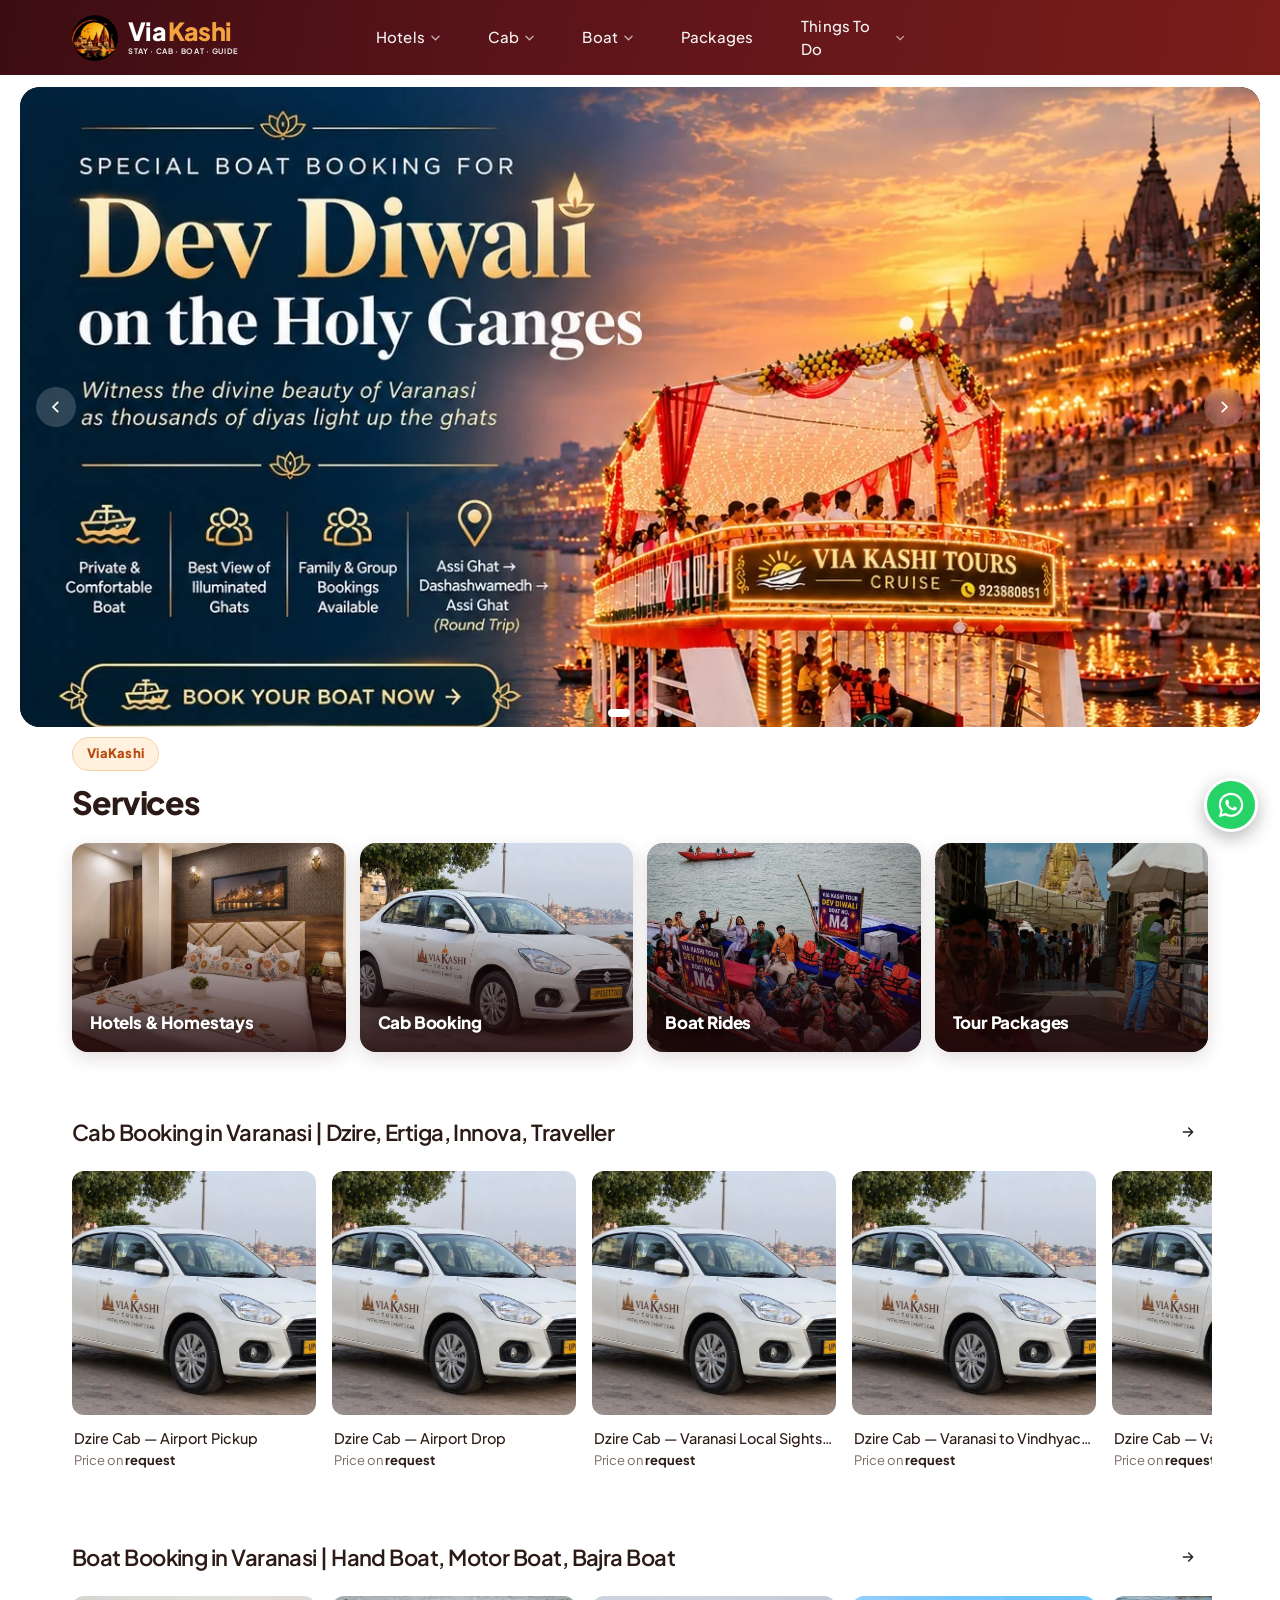
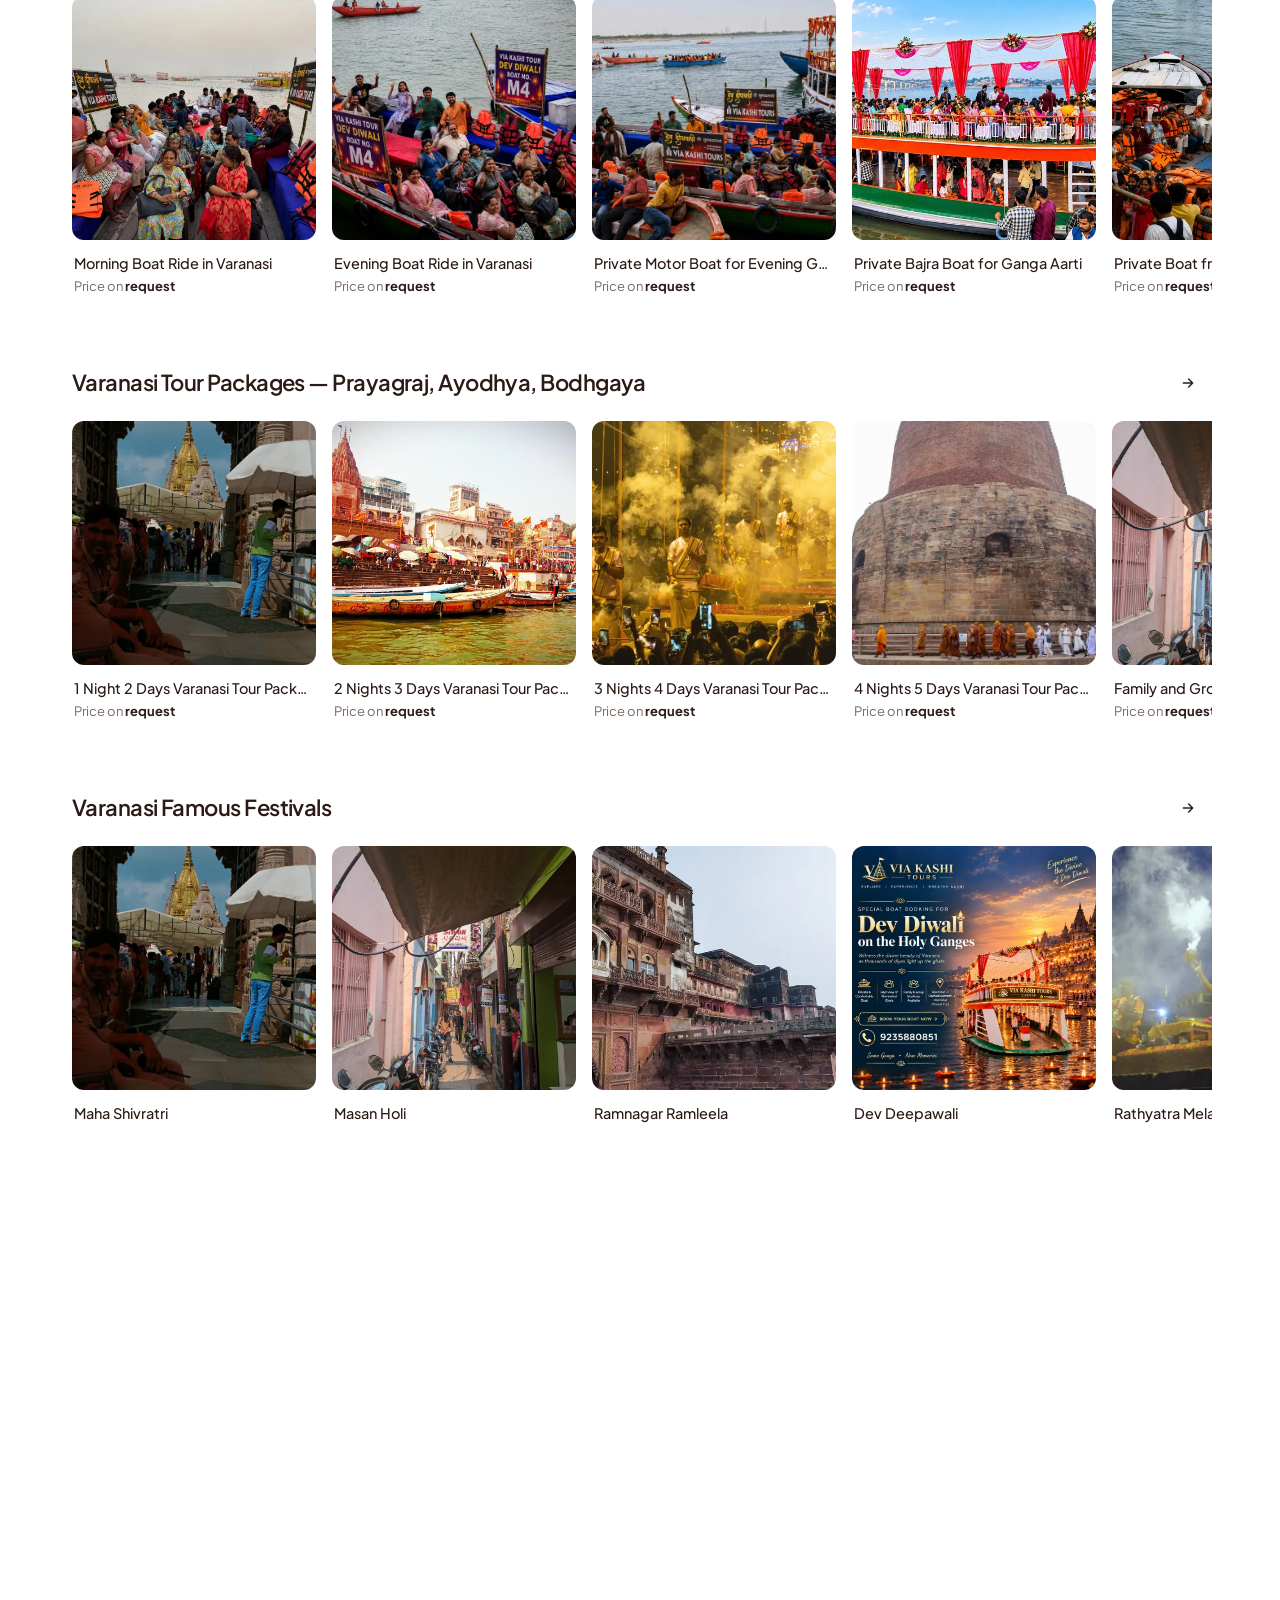
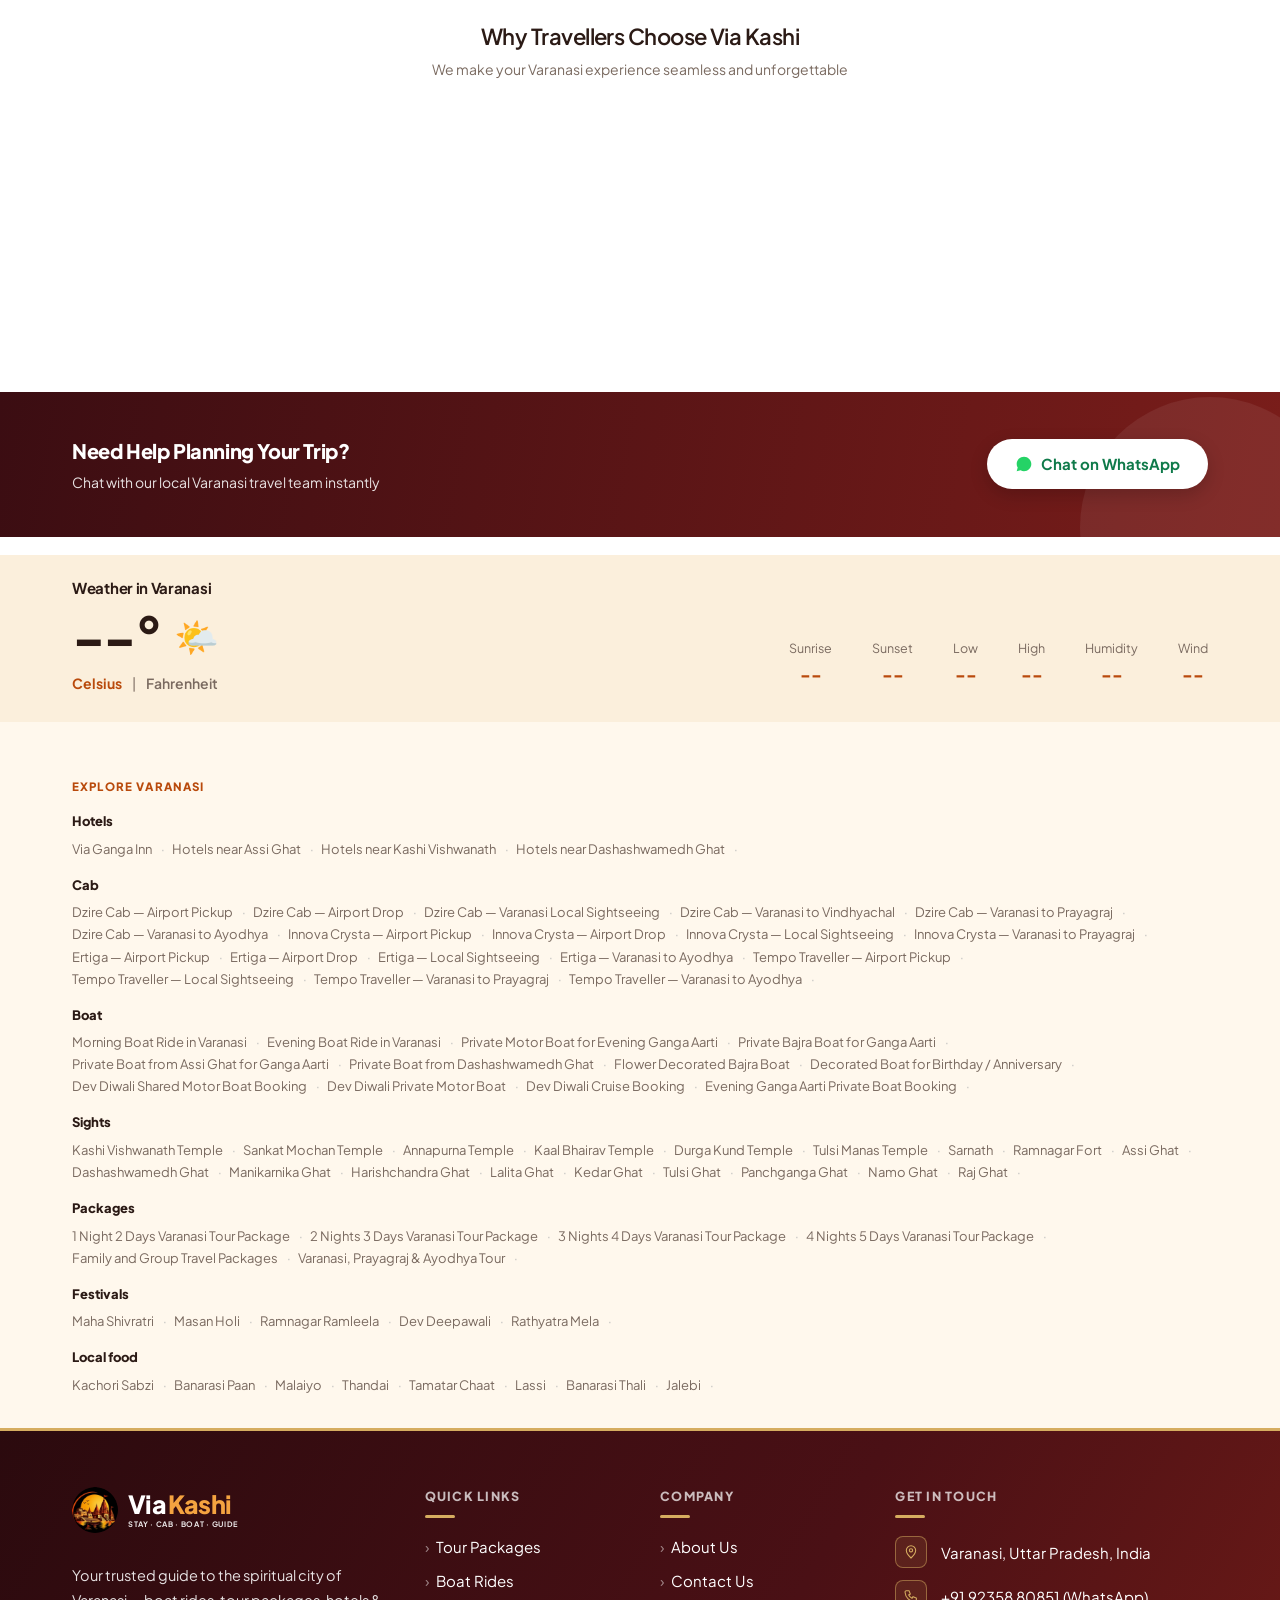
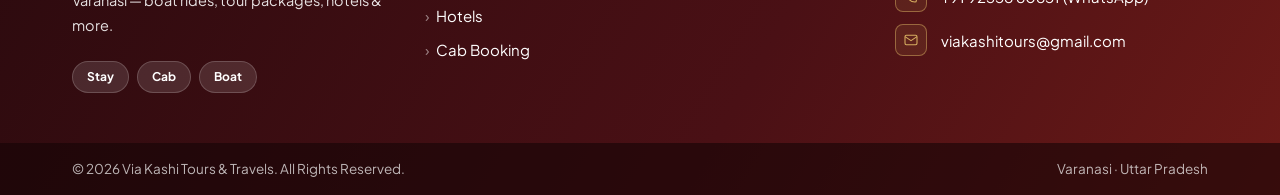
==== commit 5a70d0e9: "feature/ chaneg teh hero section as well as replace the our service to service" ====
--- a/index.html
+++ b/index.html
@@ -16,59 +16,26 @@
 
 <main id="main">
   <section class="hero" aria-roledescription="carousel" aria-label="Featured experiences" id="hero">
-    <div class="hero__slide on">
-      <div class="hero__bg" style="background-image:url(images/ganga-aarti-evening.webp)"></div>
-      <div class="hero__in">
-        <span class="hero__badge">✦ Evening Ganga Aarti</span>
-        <h2>Varanasi<br>Ganga Aarti</h2>
-        <p class="lead">Watch the evening aarti from a private boat on the Ganga, with your family or group.</p>
-        <ul class="hero__feat" aria-hidden="true">
-          <li><svg width="30" height="30" viewBox="0 0 24 24" fill="none" stroke="currentColor" stroke-width="1.4"><path d="M2 16l2 4h16l2-4zM12 3v10M12 4l6 8h-6"/></svg>Private &amp;<br>shared boats</li>
-          <li><svg width="30" height="30" viewBox="0 0 24 24" fill="none" stroke="currentColor" stroke-width="1.4"><circle cx="12" cy="8" r="4"/><path d="M4 21c0-4 4-6 8-6s8 2 8 6"/></svg>Local<br>boatmen</li>
-          <li><svg width="30" height="30" viewBox="0 0 24 24" fill="none" stroke="currentColor" stroke-width="1.4"><path d="M12 3l8 3v6c0 5-3.500 8-8 9-4.500-1-8-4-8-9V6z"/><path d="M8.500 12l2.500 2.500 4.500-5"/></svg>Life jackets<br>on board</li>
-          <li><svg width="30" height="30" viewBox="0 0 24 24" fill="none" stroke="currentColor" stroke-width="1.4"><rect x="3" y="5" width="18" height="16" rx="2"/><path d="M3 10h18M8 3v4M16 3v4"/></svg>Flexible<br>timings</li>
-        </ul>
-        <a class="hero__cta" href="boat.html">Book Your Boat Ride</a>
-      </div>
-    </div>
-    <div class="hero__slide">
-      <div class="hero__bg" style="background-image:url(images/prayagraj-sangam.webp)"></div>
-      <div class="hero__in">
-        <span class="hero__badge">✦ Spiritual Triangle</span>
-        <h2>Kashi, Prayagraj,<br>Ayodhya<em>Spiritual Triangle Package</em></h2>
-        <p class="lead">Embark on a divine journey across three of India's most sacred cities.</p>
-        <ul class="hero__feat" aria-hidden="true">
-          <li><svg width="30" height="30" viewBox="0 0 24 24" fill="none" stroke="currentColor" stroke-width="1.4"><path d="M12 21s7-6.200 7-11.500A7 7 0 0 0 5 9.500C5 14.800 12 21 12 21z"/><circle cx="12" cy="9.500" r="2.500"/></svg>Sacred<br>destinations</li>
-          <li><svg width="30" height="30" viewBox="0 0 24 24" fill="none" stroke="currentColor" stroke-width="1.4"><path d="M5 17h14M3 13l2-6h14l2 6v4H3z"/></svg>Cab<br>included</li>
-          <li><svg width="30" height="30" viewBox="0 0 24 24" fill="none" stroke="currentColor" stroke-width="1.4"><path d="M3 20V8M3 14h18v6M21 14v-2a3 3 0 0 0-3-3h-7v5"/></svg>Hotel<br>stays</li>
-          <li><svg width="30" height="30" viewBox="0 0 24 24" fill="none" stroke="currentColor" stroke-width="1.4"><rect x="3" y="5" width="18" height="16" rx="2"/><path d="M3 10h18M8 3v4M16 3v4"/></svg>Customisable<br>plans</li>
-        </ul>
-        <a class="hero__cta" href="packages.html">Book Your Divine Journey</a>
-      </div>
-    </div>
-    <div class="hero__slide">
-      <div class="hero__bg" style="background-image:url(images/boat-cruise-flower.webp);background-position:center 30%"></div>
-      <div class="hero__in">
-        <span class="hero__badge">✦ Celebrate on the Ganga</span>
-        <h2>Surprise Event<br>on a Boat</h2>
-        <p class="lead">Birthdays, anniversaries and proposals — a decorated boat on the river makes it unforgettable.</p>
-        <ul class="hero__feat" aria-hidden="true">
-          <li><svg width="30" height="30" viewBox="0 0 24 24" fill="none" stroke="currentColor" stroke-width="1.4"><path d="M12 21l-8-8a5 5 0 0 1 8-6 5 5 0 0 1 8 6z"/></svg>Flower<br>decoration</li>
-          <li><svg width="30" height="30" viewBox="0 0 24 24" fill="none" stroke="currentColor" stroke-width="1.4"><path d="M2 16l2 4h16l2-4zM12 3v10M12 4l6 8h-6"/></svg>Bajra &amp;<br>motor boats</li>
-          <li><svg width="30" height="30" viewBox="0 0 24 24" fill="none" stroke="currentColor" stroke-width="1.4"><circle cx="12" cy="12" r="4"/><path d="M12 2v3M12 19v3M2 12h3M19 12h3"/></svg>Lighting<br>setup</li>
-          <li><svg width="30" height="30" viewBox="0 0 24 24" fill="none" stroke="currentColor" stroke-width="1.4"><rect x="3" y="5" width="18" height="16" rx="2"/><path d="M3 10h18M8 3v4M16 3v4"/></svg>Plan with<br>our team</li>
-        </ul>
-        <a class="hero__cta" href="boat.html#event">Plan Your Surprise</a>
-      </div>
-    </div>
+    <a class="hero__slide on" href="boat.html#dev-diwali" aria-label="Dev Diwali boat booking on the Ganga — book now">
+      <img src="images/hero-1.webp" alt="" style="--pd:center 42%;--pm:center 50%" fetchpriority="high">
+    </a>
+    <a class="hero__slide" href="boat.html" aria-label="Varanasi evening Ganga Aarti private boat booking" tabindex="-1">
+      <img src="images/hero-2.webp" alt="" style="--pd:center 26%;--pm:center 50%" loading="lazy">
+    </a>
+    <a class="hero__slide" href="hotels.html" aria-label="Via Ganga Inn hotel in the heart of Varanasi — book your stay" tabindex="-1">
+      <img src="images/hero-3.webp" alt="" style="--pd:center 20%;--pm:center 28%" loading="lazy">
+    </a>
+    <a class="hero__slide" href="cab.html" aria-label="Taxi service in Varanasi — book your taxi" tabindex="-1">
+      <img src="images/hero-4.webp" alt="" style="--pd:center 40%;--pm:center 50%" loading="lazy">
+    </a>
     <button class="hero__arrow hero__arrow--l" aria-label="Previous slide"><svg width="14" height="14" viewBox="0 0 24 24" fill="none" stroke="currentColor" stroke-width="3" stroke-linecap="round"><path d="M15 4l-8 8 8 8"/></svg></button>
     <button class="hero__arrow hero__arrow--r" aria-label="Next slide"><svg width="14" height="14" viewBox="0 0 24 24" fill="none" stroke="currentColor" stroke-width="3" stroke-linecap="round"><path d="M9 4l8 8-8 8"/></svg></button>
     <div class="hero__dots" role="tablist" aria-label="Choose slide"></div>
   </section>
 
   <section class="svc container" aria-labelledby="svcT">
-    <span class="pill">✦ What we offer</span>
-    <h2 id="svcT">Our Services</h2>
+    <span class="pill pill--brand">ViaKashi</span>
+    <h2 id="svcT">Services</h2>
     <div class="svc__grid">
       <a class="svc__tile" href="hotels.html"><img src="images/hotel-room-double-1.webp" alt=""><span>Hotels &amp; Homestays</span></a>
       <a class="svc__tile" href="cab.html"><img src="images/cab-dzire.webp" alt=""><span>Cab Booking</span></a>
--- a/css/style.css
+++ b/css/style.css
@@ -61,24 +61,10 @@
 .btn--white{background:#fff;color:#0f7a4a}
 
 /* ---------- hero ---------- */
-.hero{position:relative;margin:12px 20px 0;height:668px;border-radius:20px;overflow:hidden;background:#2b0a0e;color:#fff;isolation:isolate}
+.hero{position:relative;margin:12px 20px 0;height:clamp(420px,50vw,720px);border-radius:20px;overflow:hidden;background:#2b0a0e;color:#fff;isolation:isolate}
 .hero__slide{position:absolute;inset:0;opacity:0;visibility:hidden;transition:opacity .8s ease,visibility .8s}
 .hero__slide.on{opacity:1;visibility:visible}
-.hero__bg{position:absolute;inset:0;background-size:cover;background-position:center right;z-index:-2}
-.hero__slide::before{content:'';position:absolute;inset:0;z-index:-1;background:linear-gradient(90deg,rgba(32,8,10,.97) 0%,rgba(43,10,14,.92) 38%,rgba(59,13,18,.55) 68%,rgba(90,20,26,.3) 100%)}
-.hero__in{height:100%;display:flex;flex-direction:column;justify-content:center;padding:0 52px 0 64px;max-width:900px}
-.hero__badge{align-self:flex-start;display:inline-flex;gap:8px;align-items:center;font-size:12px;font-weight:700;letter-spacing:.1em;text-transform:uppercase;color:#f4c777;background:rgba(255,255,255,.1);border:1px solid rgba(255,255,255,.18);padding:7px 14px;border-radius:999px;margin-bottom:20px}
-.hero h2{font-size:clamp(40px,5.6vw,68px);font-weight:800;letter-spacing:-.035em;line-height:1.04}
-.hero h2 em{display:block;font-style:normal;color:#f4a340;font-size:.62em;margin-top:8px}
-.hero p.lead{font-size:20px;line-height:1.45;margin-top:18px;max-width:520px;opacity:.9}
-.hero__feat{display:flex;gap:0;margin-top:30px}
-.hero__feat li{padding:0 22px;border-left:1px solid rgba(255,255,255,.2);font-size:13px;line-height:1.35;text-align:center;opacity:.92;min-width:128px}
-.hero__feat li:first-child{border-left:0;padding-left:0;text-align:left}
-.hero__feat svg{display:block;margin:0 auto 8px;color:#f4a340}.hero__feat li:first-child svg{margin-left:0}
-.hero__cta{align-self:flex-start;margin-top:34px;background:linear-gradient(100deg,#e87516,#c9560f);color:#fff;padding:16px 34px;border-radius:999px;font-weight:700;font-size:17px;box-shadow:0 10px 30px rgba(232,117,22,.35);transition:transform .2s,box-shadow .2s}
-.hero__cta:hover{transform:translateY(-2px);box-shadow:0 14px 34px rgba(232,117,22,.5)}
-.hero__trust{display:flex;align-items:center;gap:16px;margin-top:30px;font-size:13px;opacity:.85}
-.hero__trust b{font-size:22px;letter-spacing:-.03em}.hero__trust i{width:1px;height:26px;background:rgba(255,255,255,.3)}
+.hero__slide img{position:absolute;inset:0;width:100%;height:100%;object-fit:cover;object-position:var(--pd,center)}
 .hero__arrow{position:absolute;top:50%;transform:translateY(-50%);width:40px;height:40px;border-radius:50%;border:0;background:rgba(255,255,255,.18);backdrop-filter:blur(6px);color:#fff;display:grid;place-items:center;z-index:3;transition:background .2s}
 .hero__arrow:hover{background:rgba(255,255,255,.34)}.hero__arrow--l{left:16px}.hero__arrow--r{right:16px}
 .hero__dots{position:absolute;bottom:10px;left:50%;transform:translateX(-50%);display:flex;gap:6px;z-index:3}
@@ -87,6 +73,7 @@
 
 /* ---------- services ---------- */
 .svc{padding:10px 0 0}
+.pill--brand{text-transform:none!important;letter-spacing:.02em!important;font-size:13px!important}
 .pill{display:inline-flex;align-items:center;gap:6px;background:#fff1de;border:1px solid #f3d3a6;color:#b94a0c;font-size:11.5px;font-weight:800;letter-spacing:.08em;text-transform:uppercase;padding:6px 14px;border-radius:999px}
 .svc h2{font-size:32px;font-weight:800;letter-spacing:-.035em;margin:12px 0 22px;line-height:1.2}
 .svc__grid{display:grid;grid-template-columns:repeat(4,1fr);gap:14px}
@@ -177,6 +164,72 @@
 .wa-float:hover{transform:scale(1.08)}
 .tabbar{display:none}
 
+
+/* ---------- inner pages ---------- */
+.phero{position:relative;color:#fff;background:linear-gradient(110deg,#2b0a0e,#5a141a 60%,#7a1d1a);overflow:hidden;isolation:isolate}
+.phero__img{position:absolute;inset:0;background-size:cover;background-position:center;opacity:.28;z-index:-1}
+.phero__in{padding:64px 0 58px}
+.crumbs{font-size:13px;opacity:.85;margin-bottom:14px}.crumbs a:hover{color:#f4c777}.crumbs span{margin:0 8px;opacity:.6}
+.phero h1{font-size:clamp(28px,4vw,46px);font-weight:800;letter-spacing:-.035em;line-height:1.1;max-width:820px}
+.phero p{font-size:17px;opacity:.9;margin-top:14px;max-width:640px;line-height:1.6}
+.phero .btn{margin-top:24px}
+.btn--saffron{background:linear-gradient(100deg,#e87516,#c9560f);color:#fff;box-shadow:0 8px 22px rgba(232,117,22,.3);margin-top:0}
+.btn--saffron:hover{filter:brightness(1.07)}
+.btn--ghost{border:1.5px solid var(--accent);color:var(--accent);background:#fff}
+.btn--ghost:hover{background:#fff1de}
+.sec{padding:60px 0 0}.sec:last-of-type{padding-bottom:64px}
+.sec--tint{background:var(--soft);padding:60px 0;margin-top:60px}
+.sec h2{font-size:26px;font-weight:800;letter-spacing:-.03em;line-height:1.2}
+.sec .sub-t{color:var(--muted);margin-top:8px;max-width:680px;line-height:1.65}
+.note{background:#fff1de;border:1px solid #f3d3a6;border-radius:12px;padding:14px 18px;font-size:14px;color:#6b3b12;margin-top:22px;line-height:1.6}
+.grid{display:grid;gap:20px;margin-top:28px}
+.grid--2{grid-template-columns:repeat(2,1fr)}.grid--3{grid-template-columns:repeat(3,1fr)}.grid--4{grid-template-columns:repeat(4,1fr)}
+.tile{background:#fff;border:1px solid var(--line);border-radius:16px;overflow:hidden;display:flex;flex-direction:column;transition:transform .25s,box-shadow .25s}
+.tile:hover{transform:translateY(-4px);box-shadow:0 14px 34px rgba(59,13,18,.12)}
+.tile__img{aspect-ratio:4/3;overflow:hidden;background:#f3e6d0}.tile__img img{width:100%;height:100%;object-fit:cover;transition:transform .45s}.tile:hover .tile__img img{transform:scale(1.05)}
+.tile__b{padding:18px 20px 20px;display:flex;flex-direction:column;gap:8px;flex:1}
+.tile h3{font-size:17px;font-weight:800;letter-spacing:-.02em}.tile p{font-size:14px;color:var(--muted);line-height:1.6}
+.tile .btn{margin-top:auto;padding:10px 20px;font-size:14px;align-self:flex-start}
+.split{display:grid;grid-template-columns:1fr 1fr;gap:44px;align-items:center;margin-top:34px}
+.split--r .split__img{order:2}
+.split__img{border-radius:18px;overflow:hidden;box-shadow:0 14px 40px rgba(59,13,18,.15)}.split__img img{width:100%;height:100%;object-fit:cover;aspect-ratio:4/3}
+.split__img img.poster{aspect-ratio:auto;max-height:560px;object-fit:contain;background:#1a0a0c}
+.split h3{font-size:24px;font-weight:800;letter-spacing:-.03em}.split p{color:var(--muted);line-height:1.7;margin-top:10px}
+.ticks{margin:16px 0 22px;display:grid;gap:9px}.ticks li{position:relative;padding-left:26px;font-size:14.5px}
+.ticks li::before{content:'';position:absolute;left:0;top:6px;width:12px;height:12px;border-radius:50%;background:var(--orange);box-shadow:0 0 0 4px #fde8cf}
+.chips2{display:flex;flex-wrap:wrap;gap:10px;margin-top:20px}.chips2 a,.chips2 span{border:1px solid var(--line);background:#fff;border-radius:999px;padding:8px 16px;font-size:13.5px;font-weight:600}
+.chips2 a:hover{border-color:var(--orange);color:var(--accent)}
+.acc{margin-top:28px;display:grid;gap:12px}
+.acc details{border:1px solid var(--line);border-radius:14px;background:#fff;overflow:hidden}
+.acc summary{cursor:pointer;list-style:none;padding:18px 22px;font-weight:700;display:flex;justify-content:space-between;gap:14px;align-items:center}
+.acc summary::-webkit-details-marker{display:none}.acc summary::after{content:'+';font-size:22px;color:var(--accent);line-height:1}
+.acc details[open] summary::after{content:'−'}.acc details[open]{border-color:#f3d3a6}
+.acc .acc__b{padding:0 22px 20px;color:var(--muted);line-height:1.7;font-size:14.5px}
+.acc .acc__b ol{margin:8px 0 14px;padding-left:20px}.acc .acc__b li{margin-bottom:6px}
+.gal{display:grid;grid-template-columns:repeat(4,1fr);gap:12px;margin-top:28px}
+.gal img{width:100%;aspect-ratio:1;object-fit:cover;border-radius:12px}
+.vid{display:grid;grid-template-columns:1fr 1fr;gap:16px;margin-top:28px}.vid video{width:100%;border-radius:14px;background:#000;aspect-ratio:16/10;object-fit:cover}
+.form{background:#fff;border:1px solid var(--line);border-radius:18px;padding:28px;display:grid;gap:14px;box-shadow:0 14px 40px rgba(59,13,18,.08)}
+.form label{font-size:13px;font-weight:700;display:grid;gap:6px}
+.form input,.form select,.form textarea{font:inherit;padding:12px 14px;border:1.5px solid var(--line);border-radius:10px;background:#fffdf9;color:var(--ink)}
+.form input:focus,.form select:focus,.form textarea:focus{outline:none;border-color:var(--orange);box-shadow:0 0 0 3px #fde8cf}
+.form .two{display:grid;grid-template-columns:1fr 1fr;gap:14px}
+.form small{color:var(--muted);font-size:12.5px}
+.form .err{color:#b3261e;font-size:12.5px;min-height:0}
+.cinfo{display:grid;gap:16px;align-content:start}
+.cinfo__i{display:flex;gap:14px;background:#fff;border:1px solid var(--line);border-radius:14px;padding:18px}
+.cinfo__i .ci{flex:0 0 40px;height:40px;border-radius:10px}.cinfo__i b{display:block;font-size:14px}.cinfo__i span,.cinfo__i a{font-size:14px;color:var(--muted)}
+.cinfo__i a:hover{color:var(--accent)}
+.e404{text-align:center;padding:90px 0}.e404 h1{font-size:96px;font-weight:800;color:var(--accent);letter-spacing:-.05em;line-height:1}
+.e404 p{color:var(--muted);margin:12px 0 26px}
+@media (max-width:960px){
+  .phero__in{padding:40px 0 36px}.phero p{font-size:15px}
+  .grid--3,.grid--4{grid-template-columns:repeat(2,1fr)}.grid--2,.split,.vid{grid-template-columns:1fr}.split--r .split__img{order:0}
+  .gal{grid-template-columns:repeat(2,1fr)}.sec{padding-top:40px}.sec--tint{padding:40px 0;margin-top:40px}.sec h2{font-size:22px}
+  .form .two{grid-template-columns:1fr}
+}
+@media (max-width:560px){.grid--3,.grid--4{grid-template-columns:1fr}.tile__img{aspect-ratio:16/10}}
+
 /* reveal */
 .rv{opacity:0;transform:translateY(18px);transition:opacity .6s,transform .6s}.rv.in{opacity:1;transform:none}
 @media (prefers-reduced-motion:reduce){*{transition:none!important;animation:none!important;scroll-behavior:auto!important}.rv{opacity:1;transform:none}}
@@ -187,9 +240,9 @@
   :root{--gutter:16px;--head-h:62px}
   .desk-nav{display:none}.burger{display:flex}
   .logo img{width:38px;height:38px}.logo__txt b{font-size:21px}
-  .hero{margin:8px 10px 0;height:520px;border-radius:16px}
-  .hero__in{padding:0 22px}.hero__feat{display:none}.hero p.lead{font-size:16px}
-  .hero__arrow{display:none}.hero__trust{display:none}
+  .hero{margin:8px 10px 0;height:auto;aspect-ratio:16/10;border-radius:16px}
+  .hero__slide img{object-position:var(--pm,center)}
+  .hero__arrow{display:none}
   .svc__grid{grid-template-columns:repeat(2,1fr)}.svc__tile{height:150px}.svc h2{font-size:24px}
   .row-sec{padding-top:40px}.row-sec__head h2{font-size:17px;line-height:1.3;padding-right:12px}
   .card,.rail--lg .card{flex-basis:168px;width:168px}.rail{gap:12px}
@@ -203,3 +256,4 @@
   .tabbar a.on{color:var(--accent)}
   .wa-float{bottom:74px;right:14px;width:48px;height:48px}
 }
+@media (max-width:600px){.hero{aspect-ratio:1/1}}
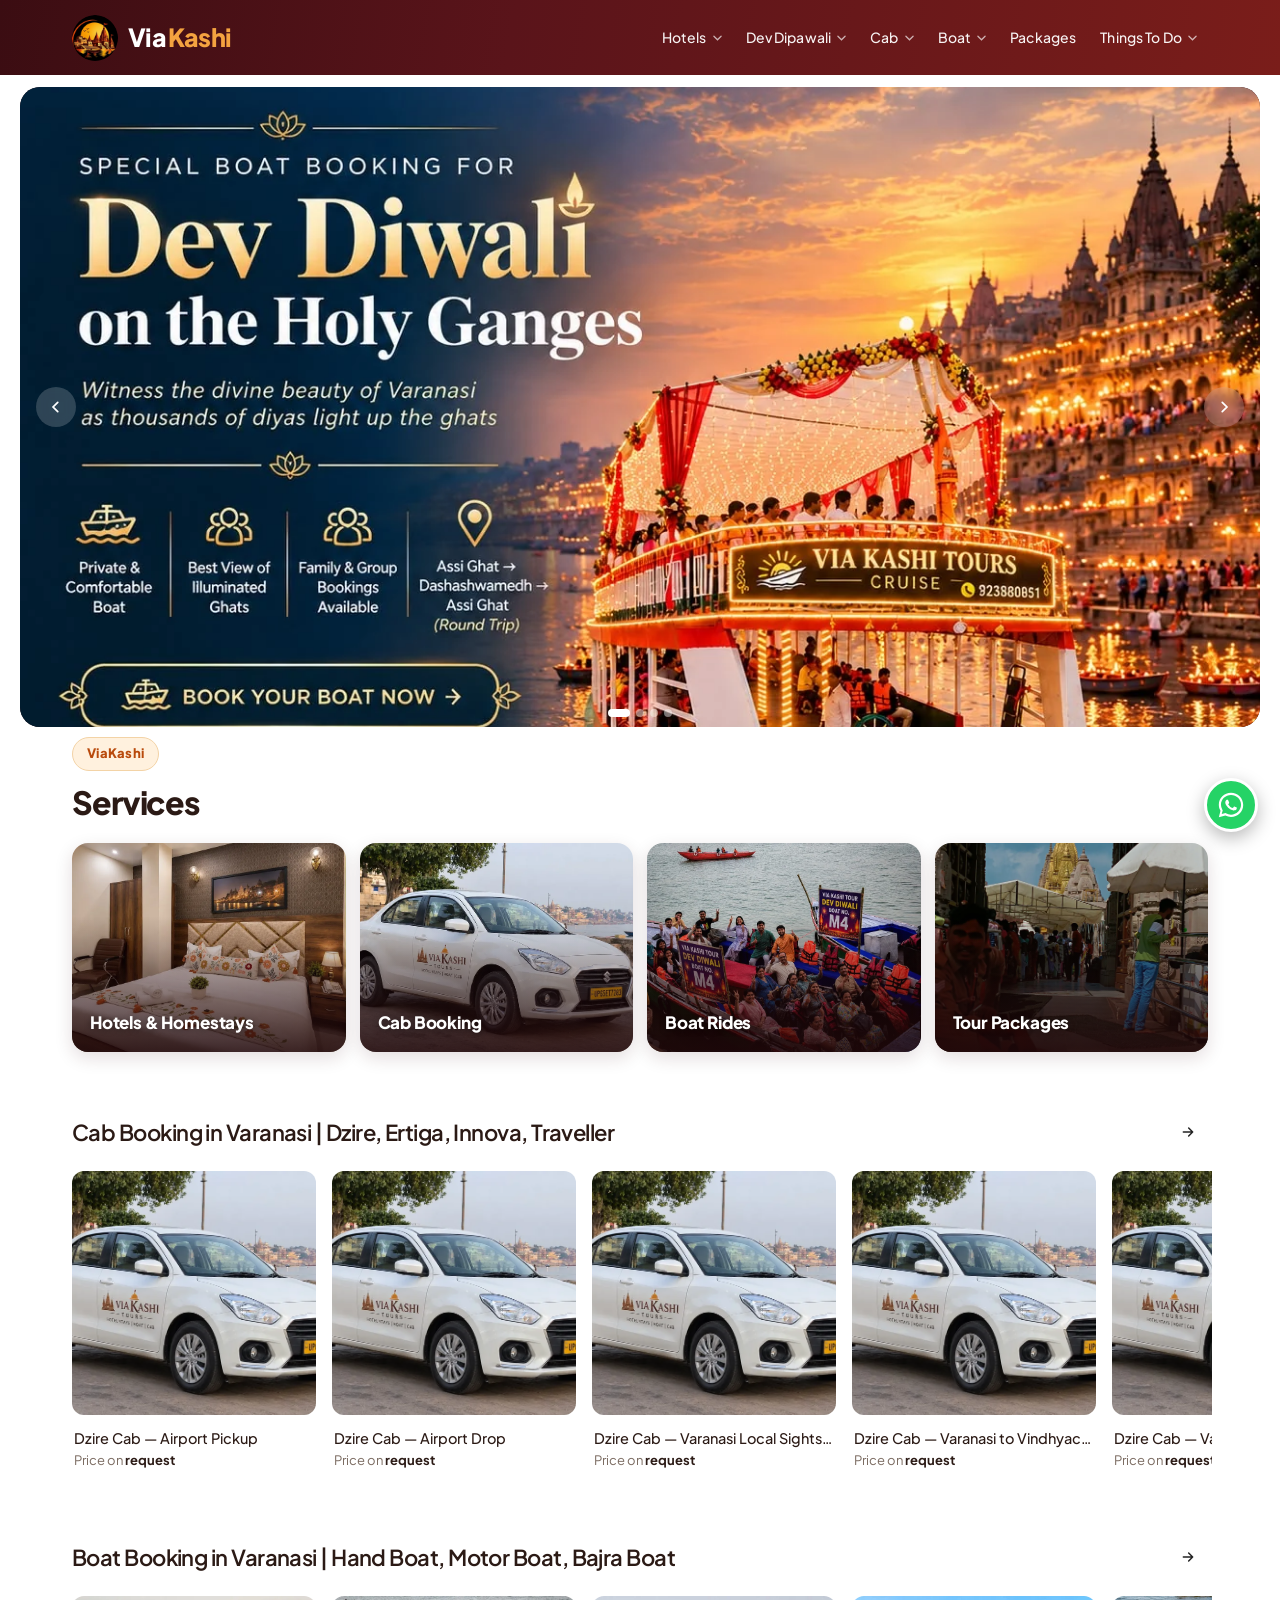
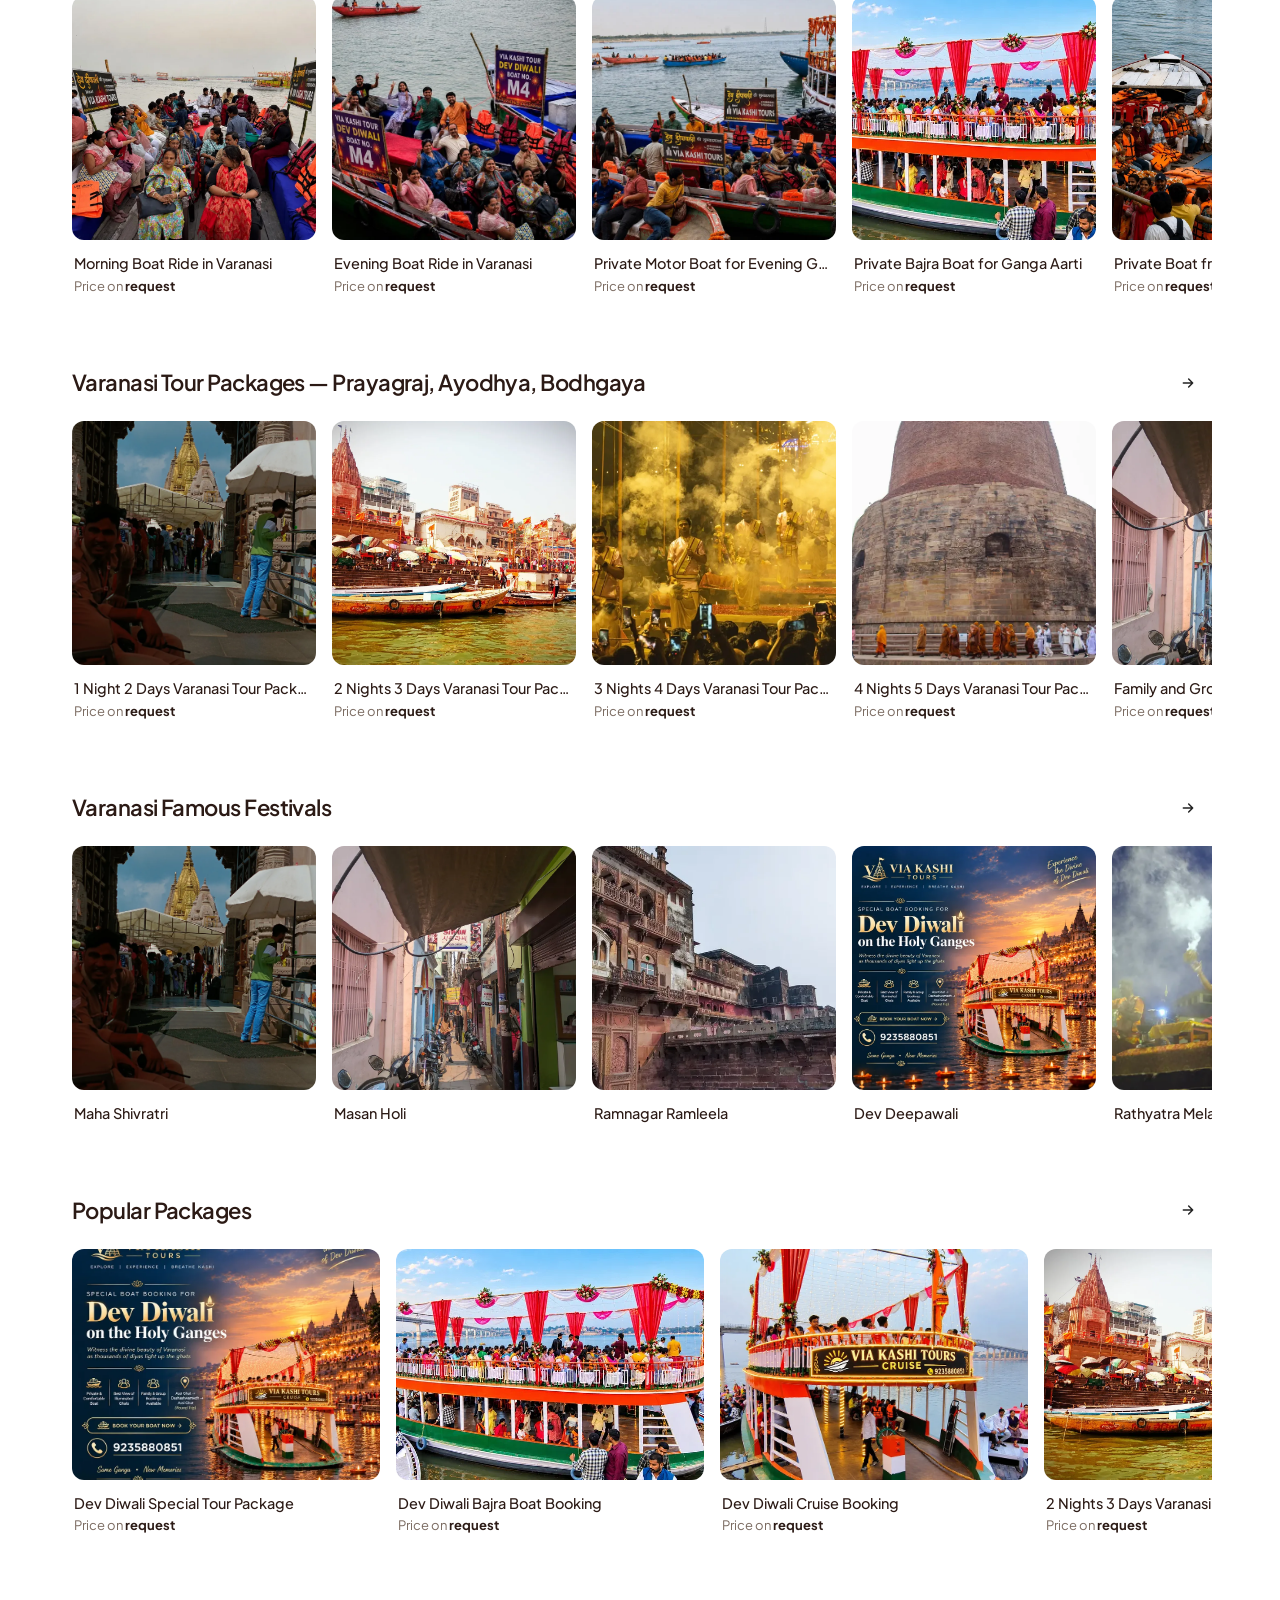
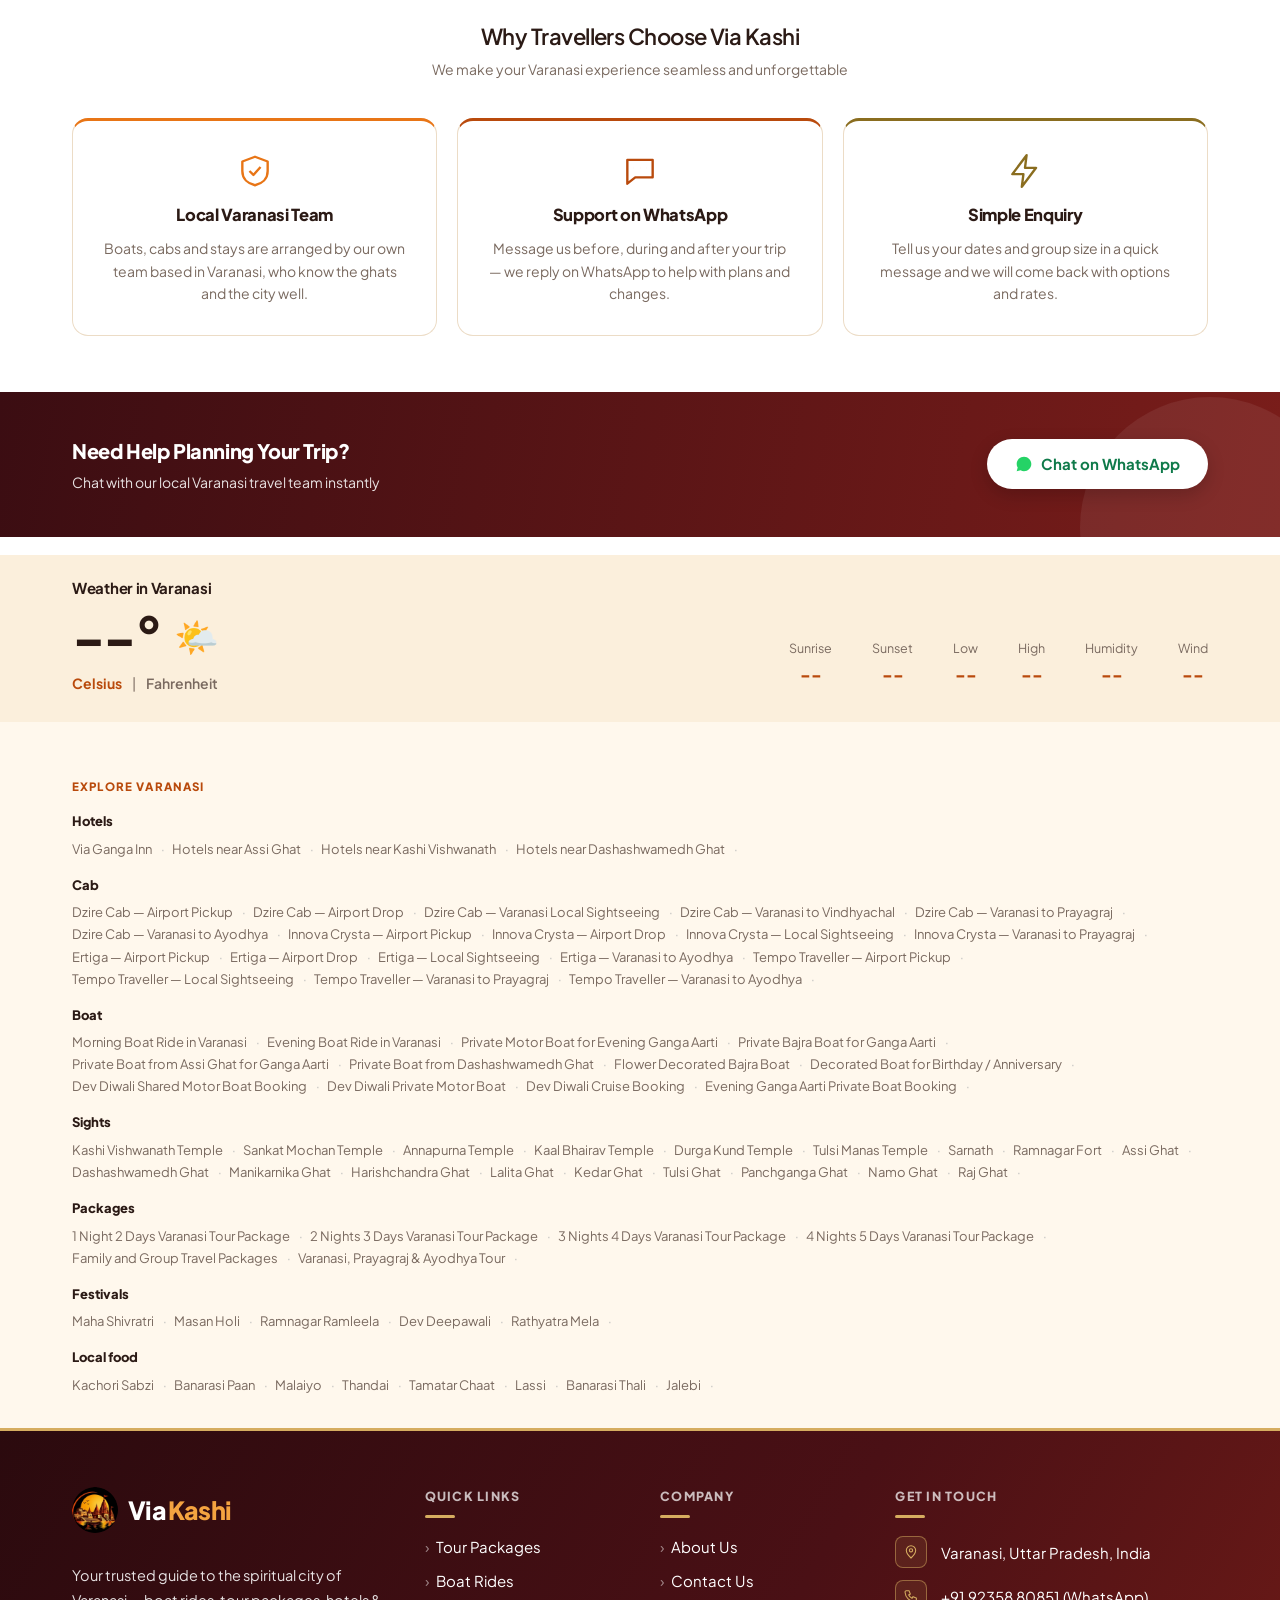
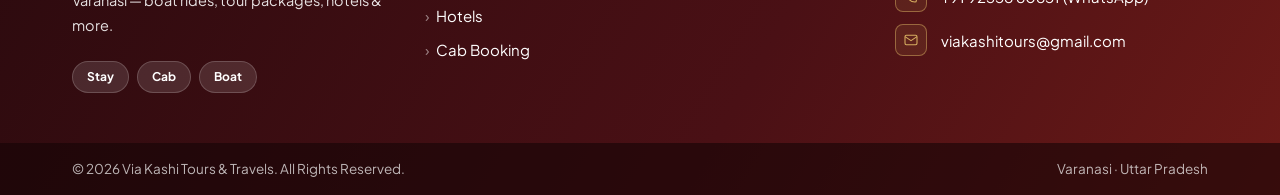
==== commit 1584eb47: "feature/ final feedback based on client" ====
--- a/index.html
+++ b/index.html
@@ -16,7 +16,7 @@
 
 <main id="main">
   <section class="hero" aria-roledescription="carousel" aria-label="Featured experiences" id="hero">
-    <a class="hero__slide on" href="boat.html#dev-diwali" aria-label="Dev Diwali boat booking on the Ganga — book now">
+    <a class="hero__slide on" href="dev-dipawali.html" aria-label="Dev Diwali boat booking on the Ganga — book now">
       <img src="images/hero-1.webp" alt="" style="--pd:center 42%;--pm:center 50%" fetchpriority="high">
     </a>
     <a class="hero__slide" href="boat.html" aria-label="Varanasi evening Ganga Aarti private boat booking" tabindex="-1">
--- a/css/style.css
+++ b/css/style.css
@@ -33,9 +33,9 @@
 .logo__txt b i{font-style:normal;color:#f4a340;margin-left:2px}
 .logo__txt small{font-size:7.5px;font-weight:700;letter-spacing:.09em;text-transform:uppercase;margin-top:4px;opacity:.9}
 .desk-nav{position:absolute;left:50%;top:0;transform:translateX(-50%);height:100%}
-.desk-nav>ul{display:flex;height:100%;gap:8px}
+.desk-nav>ul{display:flex;height:100%;gap:2px}
 .desk-nav>ul>li{position:relative;display:flex;align-items:center}
-.desk-nav>ul>li>a{display:flex;align-items:center;gap:6px;padding:0 20px;height:100%;font-size:15px;font-weight:500;letter-spacing:.01em;opacity:.95;transition:opacity .2s,color .2s}
+.desk-nav>ul>li>a{display:flex;align-items:center;gap:6px;white-space:nowrap;padding:0 16px;height:100%;font-size:15px;font-weight:500;letter-spacing:.01em;opacity:.95;transition:opacity .2s,color .2s}
 .desk-nav>ul>li>a:hover,.desk-nav>ul>li>a.on{opacity:1;color:#f4c777}
 .chev{opacity:.7;transition:transform .2s}
 .has-sub:hover .chev{transform:rotate(180deg)}
@@ -235,7 +235,8 @@
 @media (prefers-reduced-motion:reduce){*{transition:none!important;animation:none!important;scroll-behavior:auto!important}.rv{opacity:1;transform:none}}
 
 /* ---------- responsive ---------- */
-@media (max-width:1180px){.desk-nav>ul>li>a{padding:0 12px}.footer__grid{grid-template-columns:1fr 1fr}}
+@media (max-width:1280px){.desk-nav{left:auto;right:0;transform:none}.desk-nav>ul>li>a{padding:0 11px;font-size:14px}.logo__txt small{display:none}}
+@media (max-width:1180px){.desk-nav>ul>li>a{padding:0 9px}.footer__grid{grid-template-columns:1fr 1fr}}
 @media (max-width:960px){
   :root{--gutter:16px;--head-h:62px}
   .desk-nav{display:none}.burger{display:flex}
@@ -257,3 +258,77 @@
   .wa-float{bottom:74px;right:14px;width:48px;height:48px}
 }
 @media (max-width:600px){.hero{aspect-ratio:1/1}}
+@media (max-width:600px){.svc__grid{grid-template-columns:1fr;gap:12px}.svc__tile{height:170px}}
+
+.rail__count{display:none}
+@media (max-width:600px){
+  .row-sec__head{gap:10px}
+  .row-sec__head h2{flex:1}
+  .rail__count{display:inline-block;font-size:12px;font-weight:700;color:var(--accent);background:#fff1de;border:1px solid #f3d3a6;border-radius:999px;padding:3px 10px;white-space:nowrap}
+  .rail{scroll-snap-type:x mandatory;gap:12px;scroll-padding-left:4px;-webkit-overflow-scrolling:touch}
+  .card,.rail--lg .card{flex:0 0 100%;width:100%;scroll-snap-stop:always}
+  .card__img,.rail--lg .card__img{aspect-ratio:1/1;border-radius:14px}
+  .card h3{font-size:16px;margin-top:12px}
+  .card p{font-size:13.5px}
+}
+
+/* ---------- Dev Dipawali page ---------- */
+.ddintro{background:linear-gradient(180deg,#fff8ed,#fff)}
+.ddintro__in{display:grid;grid-template-columns:1.25fr 1fr;gap:48px;align-items:center;padding:56px 0 40px}
+.ddintro h2{font-size:clamp(24px,3vw,34px);font-weight:800;letter-spacing:-.035em;line-height:1.15;margin:14px 0 14px}
+.ddintro p{color:var(--muted);line-height:1.75;max-width:560px}
+.ddintro__poster{justify-self:end;width:min(100%,380px);border-radius:18px;overflow:hidden;box-shadow:0 18px 44px rgba(59,13,18,.22);transform:rotate(1.5deg)}
+.ddintro__poster img{width:100%;display:block}
+.anchors{position:sticky;top:var(--head-h);z-index:30;background:rgba(255,255,255,.94);backdrop-filter:blur(10px);border-top:1px solid var(--line);border-bottom:1px solid var(--line)}
+.anchors .container{display:flex;gap:10px;padding:12px 0;overflow-x:auto;scrollbar-width:none}
+.anchors .container::-webkit-scrollbar{display:none}
+.anchors a{flex:0 0 auto;padding:9px 20px;border-radius:999px;border:1px solid var(--line);background:#fff;font-size:14px;font-weight:700;transition:.2s}
+.anchors a:hover{border-color:var(--orange);color:var(--accent)}
+.anchors a.on{background:linear-gradient(100deg,#e87516,#c9560f);border-color:transparent;color:#fff}
+#bajra,#cruise,#motor{scroll-margin-top:140px}
+.dd__head{display:flex;align-items:center;gap:16px}
+.dd__num{display:grid;place-items:center;width:48px;height:48px;border-radius:14px;background:linear-gradient(135deg,#3b0d12,#7a1d1a);color:#f4c777;font-weight:800;font-size:17px;letter-spacing:-.02em;flex:0 0 auto}
+.dd__head h2{font-size:clamp(24px,3vw,32px)}
+.dd__lead{font-size:16.5px;line-height:1.75;color:var(--ink)}
+.split--dd{align-items:center}
+.split--dd .split__img img{aspect-ratio:4/3}
+.gal--dd{grid-template-columns:repeat(3,1fr);gap:14px;margin-top:34px}
+.gal--wide{grid-template-columns:1fr}.gal--wide .gal__b img{aspect-ratio:21/9}
+.gal__b{padding:0;border:0;background:none;border-radius:14px;overflow:hidden;position:relative;display:block;cursor:zoom-in}
+.gal__b img{width:100%;aspect-ratio:4/3;object-fit:cover;transition:transform .45s}
+.gal__b:hover img{transform:scale(1.06)}
+.gal__b::after{content:'';position:absolute;inset:0;border-radius:14px;box-shadow:inset 0 0 0 1px rgba(59,13,18,.12);pointer-events:none}
+.steps{counter-reset:s;display:grid;grid-template-columns:repeat(3,1fr);gap:20px;margin-top:28px}
+.steps li{counter-increment:s;position:relative;background:#fff;border:1px solid var(--line);border-top:3px solid var(--orange);border-radius:16px;padding:26px 24px 24px;display:grid;gap:8px}
+.steps li::before{content:counter(s);display:grid;place-items:center;width:34px;height:34px;border-radius:50%;background:#fff1de;color:var(--accent);font-weight:800;margin-bottom:4px}
+.steps b{font-size:17px;letter-spacing:-.02em}.steps span{color:var(--muted);font-size:14.5px;line-height:1.65}
+.lb{position:fixed;inset:0;z-index:120;background:rgba(20,4,6,.92);display:grid;place-items:center;padding:56px 16px}
+.lb[hidden]{display:none}
+.lb img{max-width:min(1100px,100%);max-height:100%;border-radius:12px;object-fit:contain}
+.lb__x{position:absolute;top:12px;right:16px;width:44px;height:44px;border-radius:50%;border:0;background:rgba(255,255,255,.14);color:#fff;font-size:30px;line-height:1}
+.lb__n{position:absolute;top:50%;transform:translateY(-50%);width:44px;height:44px;border-radius:50%;border:0;background:rgba(255,255,255,.14);color:#fff;font-size:30px;line-height:1}
+.lb__n--p{left:14px}.lb__n--n{right:14px}.lb button:hover{background:rgba(255,255,255,.28)}
+.dd-strip{margin-top:0}
+@media (max-width:960px){
+  .ddintro__in{grid-template-columns:1fr;gap:28px;padding:36px 0 28px}
+  .ddintro__poster{justify-self:center;width:min(78%,320px);transform:none;order:-1}
+  .anchors{top:var(--head-h)}.anchors .container{padding:10px 0;gap:8px}.anchors a{padding:8px 13px;font-size:13px}
+  .gal--dd{grid-template-columns:repeat(2,1fr);gap:10px}
+  .gal--wide{grid-template-columns:1fr}.gal--wide .gal__b img{aspect-ratio:16/10}
+  .steps{grid-template-columns:1fr}.dd__num{width:42px;height:42px;font-size:15px}
+  #bajra,#cruise,#motor{scroll-margin-top:120px}
+}
+
+.phero--side .phero__in{display:grid;grid-template-columns:1fr 340px;align-items:center;gap:48px;padding:48px 0}
+.phero__side{width:100%;max-width:340px;justify-self:end;border-radius:18px;overflow:hidden;box-shadow:0 18px 44px rgba(0,0,0,.4);transform:rotate(1.5deg);border:3px solid rgba(255,255,255,.14)}
+.phero__side img{width:100%;display:block}
+@media (max-width:960px){
+  .phero--side .phero__in{grid-template-columns:1fr;gap:26px;padding:34px 0 36px}
+  .phero__side{width:min(72%,280px);transform:none;justify-self:center}
+}
+
+/* full-width poster banner (Dev Dipawali) */
+.banner{position:relative;margin:12px 20px 0;height:clamp(420px,50vw,720px);border-radius:20px;overflow:hidden;background:#2b0a0e}
+.banner img{position:absolute;inset:0;width:100%;height:100%;object-fit:cover}
+@media (max-width:960px){.banner{margin:8px 10px 0;height:auto;aspect-ratio:16/10;border-radius:16px}.banner img{object-position:center 50%!important}}
+@media (max-width:600px){.banner{aspect-ratio:1/1}}
